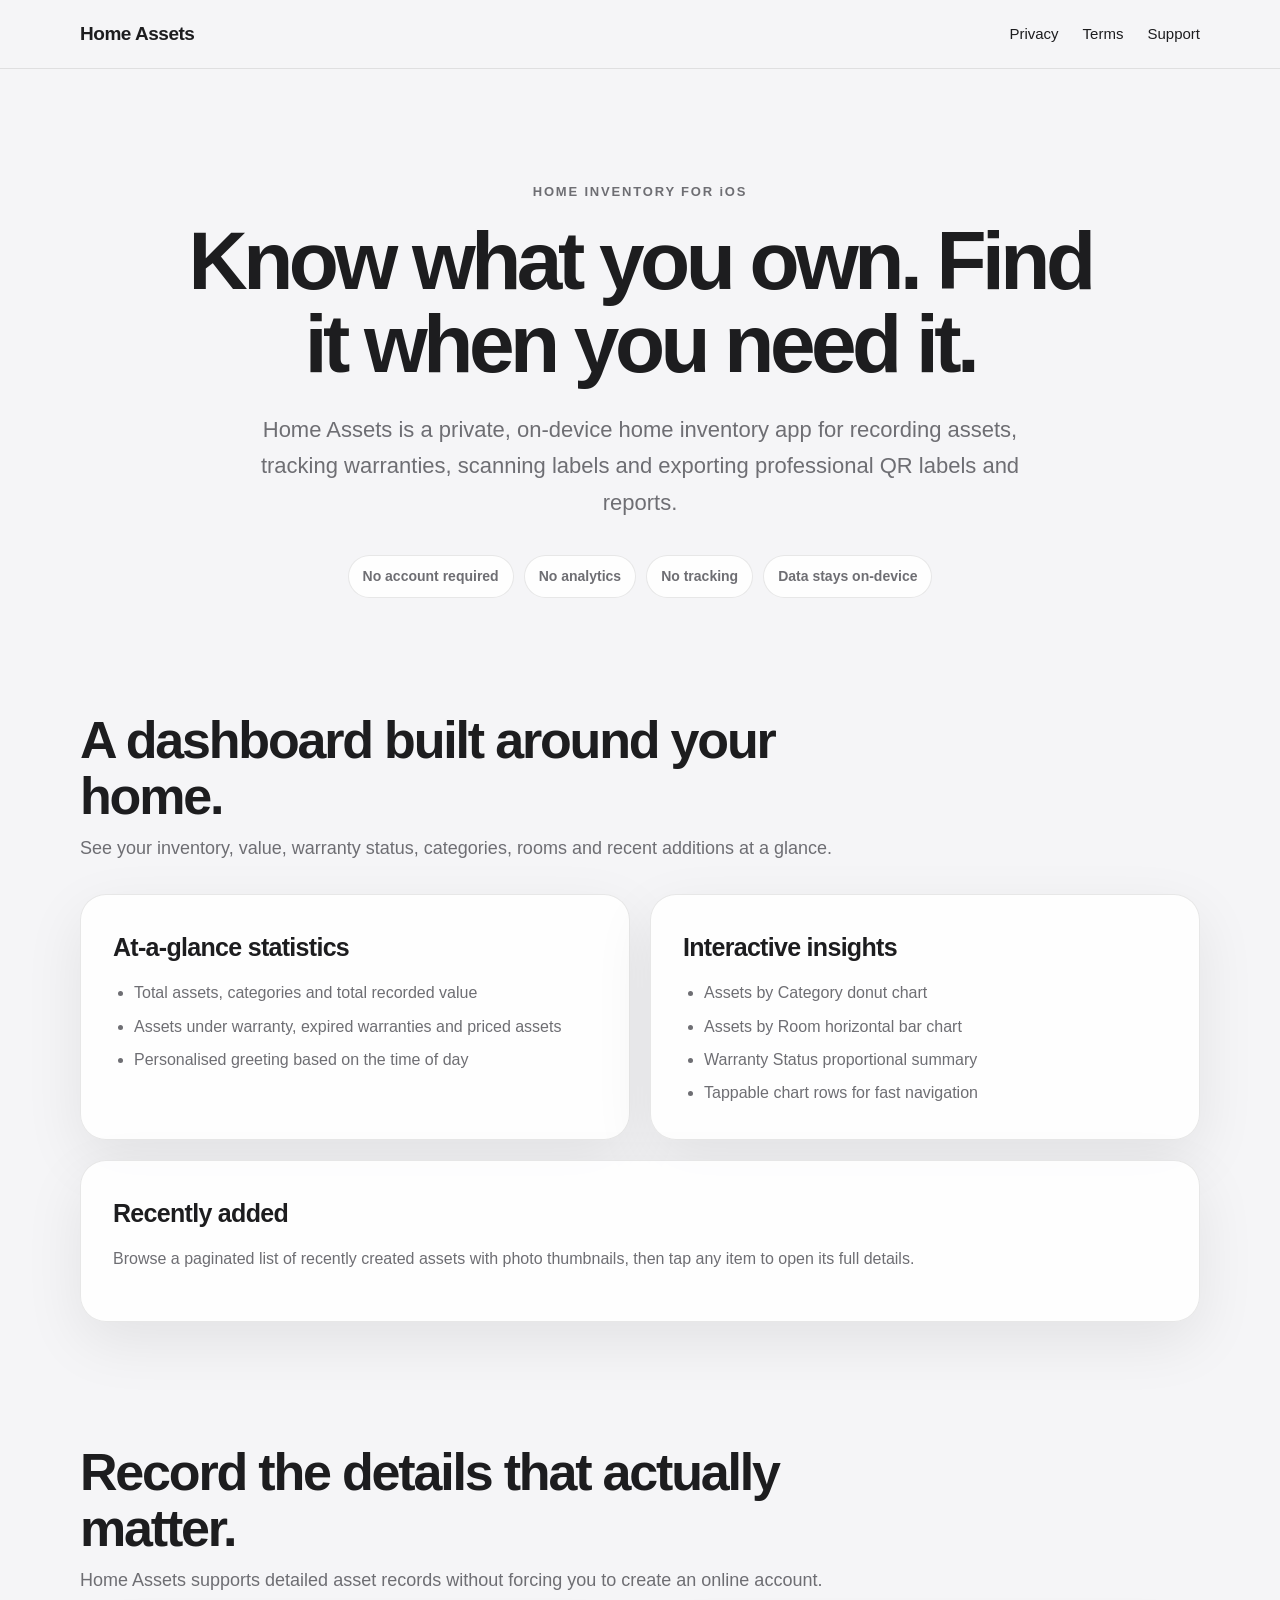
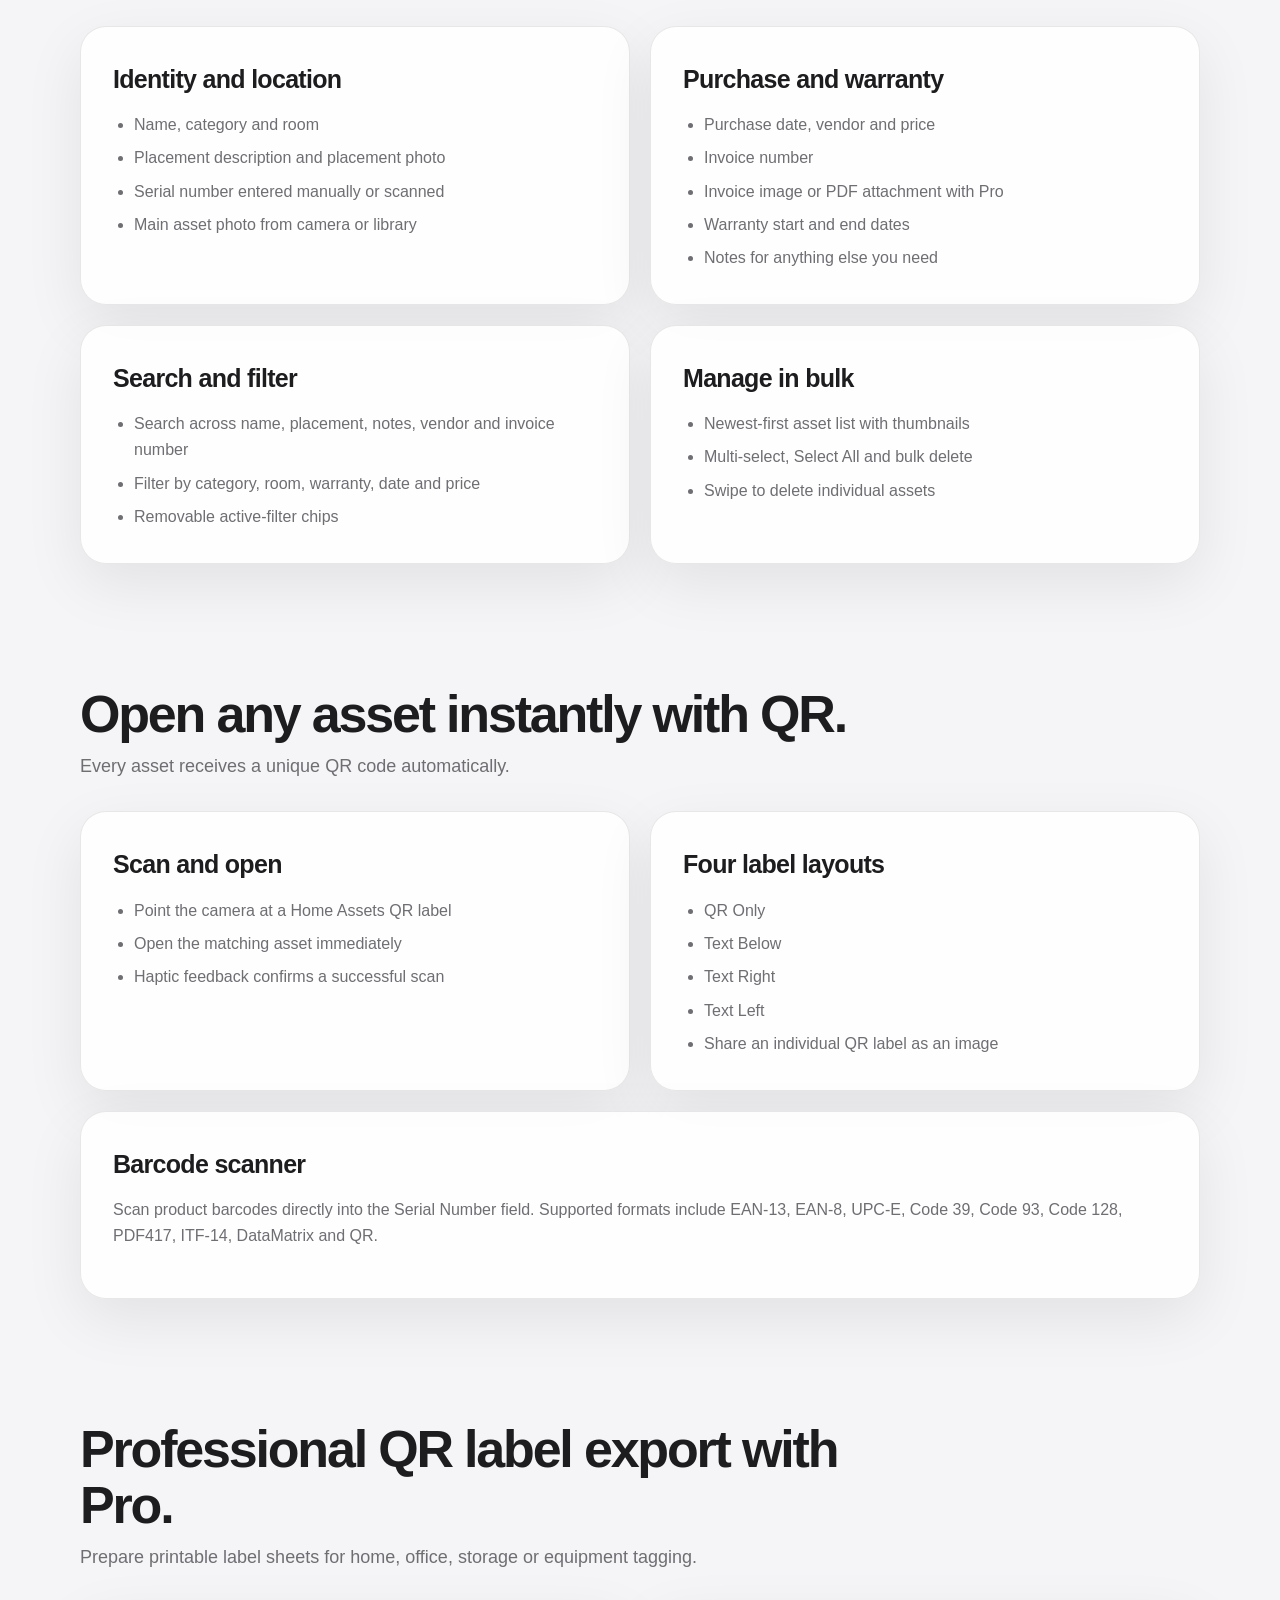
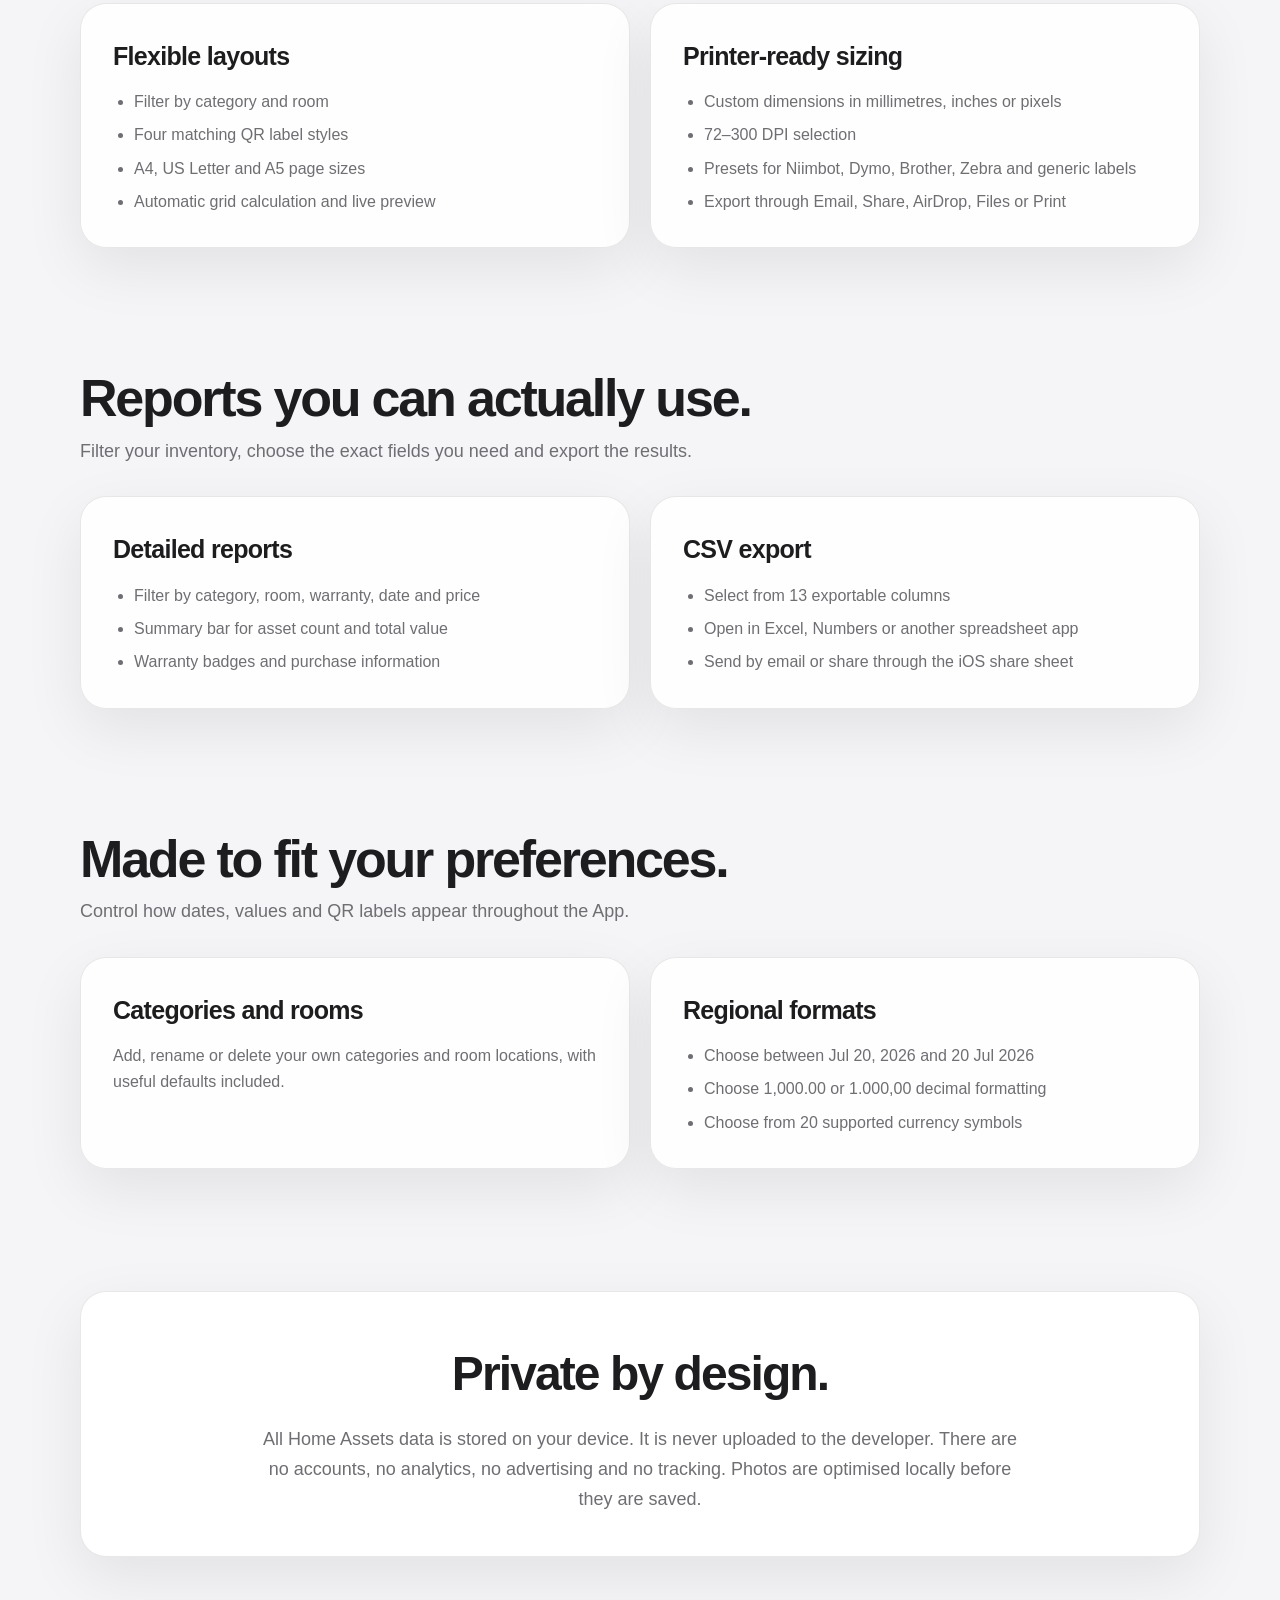
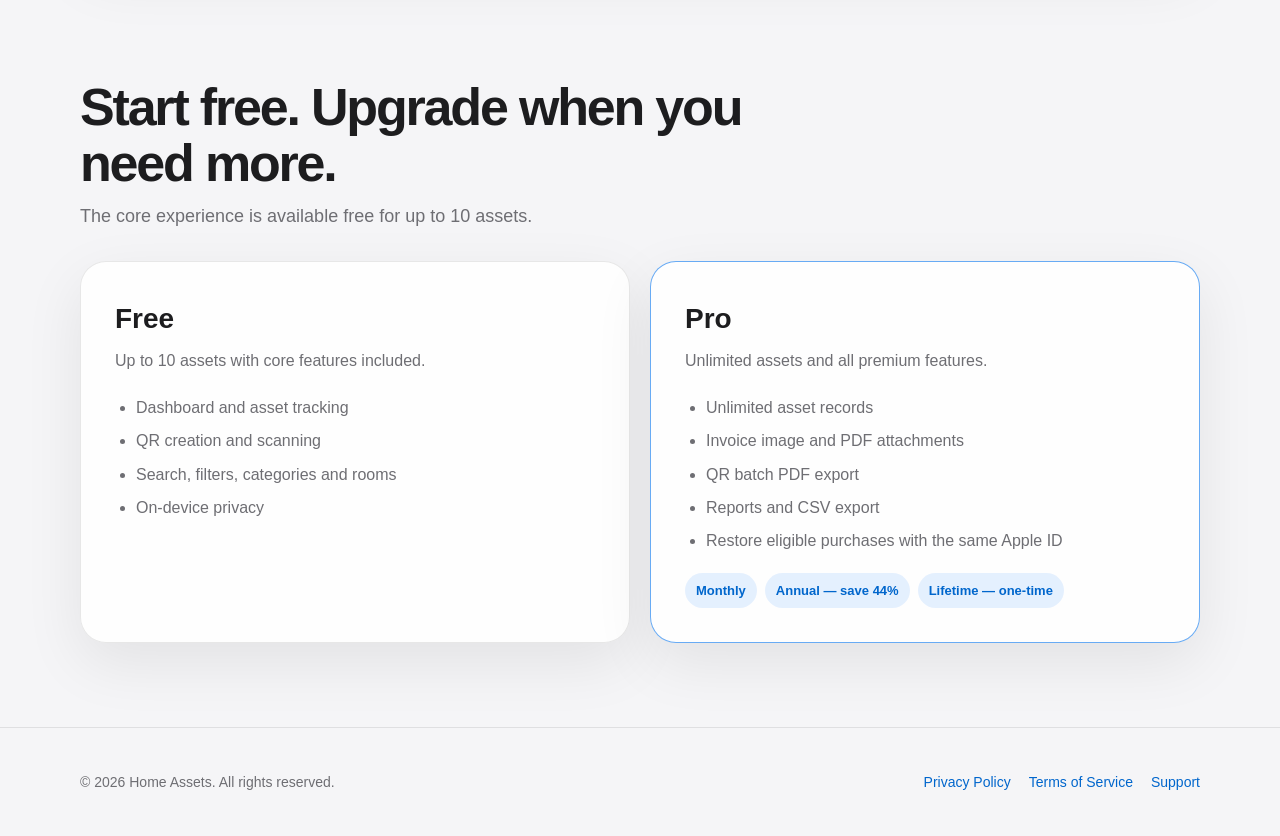
==== index.html @ 486c8ee9 "Add files via upload" ====
<!DOCTYPE html>
<html lang="en">
<head>
  <meta charset="UTF-8">
  <meta name="viewport" content="width=device-width, initial-scale=1.0">
  <meta name="description" content="Home Assets is a private, on-device iOS home inventory, QR label and asset reporting app.">
  <meta name="theme-color" content="#000000">
  <title>Home Assets — Private Home Inventory for iOS</title>
  <link rel="stylesheet" href="style.css">
</head>
<body>
<header>
  <nav class="container" aria-label="Main navigation">
    <a class="brand" href="index.html">Home Assets</a>
    <div class="nav-links">
      <a href="privacy.html">Privacy</a>
      <a href="terms.html">Terms</a>
      <a href="support.html">Support</a>
    </div>
  </nav>
</header>
<main>
  <section class="container hero">
    <p class="eyebrow">HOME INVENTORY FOR iOS</p>
    <h1>Know what you own. Find it when you need it.</h1>
    <p class="intro">
      Home Assets is a private, on-device home inventory app for recording assets,
      tracking warranties, scanning labels and exporting professional QR labels and reports.
    </p>
    <div class="pills">
      <span class="pill">No account required</span>
      <span class="pill">No analytics</span>
      <span class="pill">No tracking</span>
      <span class="pill">Data stays on-device</span>
    </div>
  </section>

  <section class="container section">
    <div class="section-heading">
      <h2>A dashboard built around your home.</h2>
      <p>See your inventory, value, warranty status, categories, rooms and recent additions at a glance.</p>
    </div>
    <div class="feature-grid">
      <article class="feature-card">
        <h3>At-a-glance statistics</h3>
        <ul>
          <li>Total assets, categories and total recorded value</li>
          <li>Assets under warranty, expired warranties and priced assets</li>
          <li>Personalised greeting based on the time of day</li>
        </ul>
      </article>
      <article class="feature-card">
        <h3>Interactive insights</h3>
        <ul>
          <li>Assets by Category donut chart</li>
          <li>Assets by Room horizontal bar chart</li>
          <li>Warranty Status proportional summary</li>
          <li>Tappable chart rows for fast navigation</li>
        </ul>
      </article>
      <article class="feature-card wide">
        <h3>Recently added</h3>
        <p>
          Browse a paginated list of recently created assets with photo thumbnails,
          then tap any item to open its full details.
        </p>
      </article>
    </div>
  </section>

  <section class="container section">
    <div class="section-heading">
      <h2>Record the details that actually matter.</h2>
      <p>Home Assets supports detailed asset records without forcing you to create an online account.</p>
    </div>
    <div class="feature-grid">
      <article class="feature-card">
        <h3>Identity and location</h3>
        <ul>
          <li>Name, category and room</li>
          <li>Placement description and placement photo</li>
          <li>Serial number entered manually or scanned</li>
          <li>Main asset photo from camera or library</li>
        </ul>
      </article>
      <article class="feature-card">
        <h3>Purchase and warranty</h3>
        <ul>
          <li>Purchase date, vendor and price</li>
          <li>Invoice number</li>
          <li>Invoice image or PDF attachment with Pro</li>
          <li>Warranty start and end dates</li>
          <li>Notes for anything else you need</li>
        </ul>
      </article>
      <article class="feature-card">
        <h3>Search and filter</h3>
        <ul>
          <li>Search across name, placement, notes, vendor and invoice number</li>
          <li>Filter by category, room, warranty, date and price</li>
          <li>Removable active-filter chips</li>
        </ul>
      </article>
      <article class="feature-card">
        <h3>Manage in bulk</h3>
        <ul>
          <li>Newest-first asset list with thumbnails</li>
          <li>Multi-select, Select All and bulk delete</li>
          <li>Swipe to delete individual assets</li>
        </ul>
      </article>
    </div>
  </section>

  <section class="container section">
    <div class="section-heading">
      <h2>Open any asset instantly with QR.</h2>
      <p>Every asset receives a unique QR code automatically.</p>
    </div>
    <div class="feature-grid">
      <article class="feature-card">
        <h3>Scan and open</h3>
        <ul>
          <li>Point the camera at a Home Assets QR label</li>
          <li>Open the matching asset immediately</li>
          <li>Haptic feedback confirms a successful scan</li>
        </ul>
      </article>
      <article class="feature-card">
        <h3>Four label layouts</h3>
        <ul>
          <li>QR Only</li>
          <li>Text Below</li>
          <li>Text Right</li>
          <li>Text Left</li>
          <li>Share an individual QR label as an image</li>
        </ul>
      </article>
      <article class="feature-card wide">
        <h3>Barcode scanner</h3>
        <p>
          Scan product barcodes directly into the Serial Number field. Supported formats
          include EAN-13, EAN-8, UPC-E, Code 39, Code 93, Code 128, PDF417, ITF-14,
          DataMatrix and QR.
        </p>
      </article>
    </div>
  </section>

  <section class="container section">
    <div class="section-heading">
      <h2>Professional QR label export with Pro.</h2>
      <p>Prepare printable label sheets for home, office, storage or equipment tagging.</p>
    </div>
    <div class="feature-grid">
      <article class="feature-card">
        <h3>Flexible layouts</h3>
        <ul>
          <li>Filter by category and room</li>
          <li>Four matching QR label styles</li>
          <li>A4, US Letter and A5 page sizes</li>
          <li>Automatic grid calculation and live preview</li>
        </ul>
      </article>
      <article class="feature-card">
        <h3>Printer-ready sizing</h3>
        <ul>
          <li>Custom dimensions in millimetres, inches or pixels</li>
          <li>72–300 DPI selection</li>
          <li>Presets for Niimbot, Dymo, Brother, Zebra and generic labels</li>
          <li>Export through Email, Share, AirDrop, Files or Print</li>
        </ul>
      </article>
    </div>
  </section>

  <section class="container section">
    <div class="section-heading">
      <h2>Reports you can actually use.</h2>
      <p>Filter your inventory, choose the exact fields you need and export the results.</p>
    </div>
    <div class="feature-grid">
      <article class="feature-card">
        <h3>Detailed reports</h3>
        <ul>
          <li>Filter by category, room, warranty, date and price</li>
          <li>Summary bar for asset count and total value</li>
          <li>Warranty badges and purchase information</li>
        </ul>
      </article>
      <article class="feature-card">
        <h3>CSV export</h3>
        <ul>
          <li>Select from 13 exportable columns</li>
          <li>Open in Excel, Numbers or another spreadsheet app</li>
          <li>Send by email or share through the iOS share sheet</li>
        </ul>
      </article>
    </div>
  </section>

  <section class="container section">
    <div class="section-heading">
      <h2>Made to fit your preferences.</h2>
      <p>Control how dates, values and QR labels appear throughout the App.</p>
    </div>
    <div class="feature-grid">
      <article class="feature-card">
        <h3>Categories and rooms</h3>
        <p>Add, rename or delete your own categories and room locations, with useful defaults included.</p>
      </article>
      <article class="feature-card">
        <h3>Regional formats</h3>
        <ul>
          <li>Choose between Jul 20, 2026 and 20 Jul 2026</li>
          <li>Choose 1,000.00 or 1.000,00 decimal formatting</li>
          <li>Choose from 20 supported currency symbols</li>
        </ul>
      </article>
    </div>
  </section>

  <section class="container section">
    <div class="privacy-banner">
      <h2>Private by design.</h2>
      <p>
        All Home Assets data is stored on your device. It is never uploaded to the
        developer. There are no accounts, no analytics, no advertising and no tracking.
        Photos are optimised locally before they are saved.
      </p>
    </div>
  </section>

  <section class="container section">
    <div class="section-heading">
      <h2>Start free. Upgrade when you need more.</h2>
      <p>The core experience is available free for up to 10 assets.</p>
    </div>
    <div class="plan-grid">
      <article class="plan-card">
        <h3>Free</h3>
        <p class="subtitle">Up to 10 assets with core features included.</p>
        <ul>
          <li>Dashboard and asset tracking</li>
          <li>QR creation and scanning</li>
          <li>Search, filters, categories and rooms</li>
          <li>On-device privacy</li>
        </ul>
      </article>
      <article class="plan-card pro">
        <h3>Pro</h3>
        <p class="subtitle">Unlimited assets and all premium features.</p>
        <ul>
          <li>Unlimited asset records</li>
          <li>Invoice image and PDF attachments</li>
          <li>QR batch PDF export</li>
          <li>Reports and CSV export</li>
          <li>Restore eligible purchases with the same Apple ID</li>
        </ul>
        <div class="plan-options">
          <span>Monthly</span>
          <span>Annual — save 44%</span>
          <span>Lifetime — one-time</span>
        </div>
      </article>
    </div>
  </section>
</main>
<footer>
  <div class="container footer-content">
    <p>© 2026 Home Assets. All rights reserved.</p>
    <div class="footer-links">
      <a href="privacy.html">Privacy Policy</a>
      <a href="terms.html">Terms of Service</a>
      <a href="support.html">Support</a>
    </div>
  </div>
</footer>
</body>
</html>
---- style.css ----
:root {
  color-scheme: light dark;
  --bg: #f5f5f7;
  --surface: rgba(255, 255, 255, 0.88);
  --surface-solid: #ffffff;
  --text: #1d1d1f;
  --muted: #6e6e73;
  --border: rgba(0, 0, 0, 0.09);
  --link: #0066cc;
  --accent: #007aff;
  --shadow: 0 20px 60px rgba(0, 0, 0, 0.08);
  --radius: 26px;
}

* { box-sizing: border-box; }

html { scroll-behavior: smooth; }

body {
  margin: 0;
  min-height: 100vh;
  font-family: -apple-system, BlinkMacSystemFont, "SF Pro Text", "Segoe UI",
    Helvetica, Arial, sans-serif;
  background: var(--bg);
  color: var(--text);
  line-height: 1.65;
  -webkit-font-smoothing: antialiased;
}

a { color: var(--link); }

.container {
  width: min(100% - 40px, 1120px);
  margin-inline: auto;
}

header {
  position: sticky;
  top: 0;
  z-index: 100;
  background: rgba(245, 245, 247, 0.84);
  border-bottom: 1px solid var(--border);
  backdrop-filter: saturate(180%) blur(20px);
  -webkit-backdrop-filter: saturate(180%) blur(20px);
}

nav {
  min-height: 68px;
  display: flex;
  align-items: center;
  justify-content: space-between;
  gap: 22px;
}

.brand {
  color: var(--text);
  font-size: 19px;
  font-weight: 760;
  letter-spacing: -0.025em;
  text-decoration: none;
}

.nav-links {
  display: flex;
  align-items: center;
  gap: 24px;
}

.nav-links a {
  color: var(--text);
  font-size: 15px;
  text-decoration: none;
}

.nav-links a:hover,
.nav-links a[aria-current="page"] {
  color: var(--link);
}

.hero {
  padding: 112px 0 76px;
  text-align: center;
}

.eyebrow {
  margin: 0;
  color: var(--muted);
  font-size: 13px;
  font-weight: 760;
  letter-spacing: 0.14em;
}

.hero h1 {
  max-width: 940px;
  margin: 18px auto;
  font-size: clamp(48px, 7.8vw, 82px);
  line-height: 1.01;
  letter-spacing: -0.055em;
}

.intro {
  max-width: 820px;
  margin: 26px auto 0;
  color: var(--muted);
  font-size: clamp(18px, 2.4vw, 22px);
}

.pills {
  margin-top: 34px;
  display: flex;
  justify-content: center;
  flex-wrap: wrap;
  gap: 10px;
}

.pill {
  padding: 9px 14px;
  border: 1px solid var(--border);
  border-radius: 999px;
  background: var(--surface);
  color: var(--muted);
  font-size: 14px;
  font-weight: 650;
}

.section {
  padding: 38px 0 84px;
}

.section-heading {
  max-width: 780px;
  margin-bottom: 30px;
}

.section-heading h2 {
  margin: 0 0 10px;
  font-size: clamp(34px, 5vw, 52px);
  line-height: 1.08;
  letter-spacing: -0.042em;
}

.section-heading p {
  margin: 0;
  color: var(--muted);
  font-size: 18px;
}

.feature-grid {
  display: grid;
  grid-template-columns: repeat(2, 1fr);
  gap: 20px;
}

.feature-card,
.plan-card,
.privacy-banner,
.legal-page,
.support-card {
  border: 1px solid var(--border);
  background: var(--surface);
  box-shadow: var(--shadow);
}

.feature-card {
  border-radius: var(--radius);
  padding: 32px;
}

.feature-card.wide {
  grid-column: 1 / -1;
}

.feature-card h3 {
  margin: 0 0 12px;
  font-size: 25px;
  letter-spacing: -0.028em;
}

.feature-card p {
  margin: 0 0 16px;
  color: var(--muted);
}

.feature-card ul,
.plan-card ul {
  margin: 0;
  padding-left: 21px;
  color: var(--muted);
}

.feature-card li + li,
.plan-card li + li {
  margin-top: 7px;
}

.privacy-banner {
  border-radius: var(--radius);
  padding: 42px;
  text-align: center;
  background: var(--surface-solid);
}

.privacy-banner h2 {
  margin: 0 0 12px;
  font-size: clamp(32px, 5vw, 48px);
  letter-spacing: -0.04em;
}

.privacy-banner p {
  max-width: 760px;
  margin: 0 auto;
  color: var(--muted);
  font-size: 18px;
}

.plan-grid {
  display: grid;
  grid-template-columns: repeat(2, 1fr);
  gap: 20px;
}

.plan-card {
  border-radius: var(--radius);
  padding: 34px;
}

.plan-card h3 {
  margin: 0 0 6px;
  font-size: 28px;
}

.plan-card .subtitle {
  margin: 0 0 20px;
  color: var(--muted);
}

.plan-card.pro {
  border: 1px solid color-mix(in srgb, var(--accent) 55%, var(--border));
}

.plan-options {
  margin-top: 18px;
  display: flex;
  flex-wrap: wrap;
  gap: 8px;
}

.plan-options span {
  padding: 7px 11px;
  border-radius: 999px;
  background: rgba(0, 122, 255, 0.1);
  color: var(--link);
  font-size: 13px;
  font-weight: 700;
}

.page-wrap {
  padding: 64px 0 88px;
}

.legal-page {
  max-width: 880px;
  margin: 0 auto;
  padding: clamp(28px, 5vw, 56px);
  border-radius: var(--radius);
}

.legal-page h1,
.support-heading h1 {
  margin: 0;
  font-size: clamp(42px, 7vw, 64px);
  line-height: 1.05;
  letter-spacing: -0.048em;
}

.updated {
  margin: 14px 0 42px;
  color: var(--muted);
  font-size: 15px;
}

.legal-page h2 {
  margin: 40px 0 12px;
  font-size: 25px;
  line-height: 1.25;
  letter-spacing: -0.025em;
}

.legal-page p,
.legal-page li {
  color: var(--muted);
}

.legal-page strong { color: var(--text); }

.legal-page ul { padding-left: 24px; }

.legal-page li + li { margin-top: 8px; }

.notice {
  margin: 26px 0;
  padding: 20px 22px;
  border: 1px solid var(--border);
  border-radius: 16px;
  background: var(--surface-solid);
  color: var(--muted);
}

.notice strong { color: var(--text); }

.support-heading {
  max-width: 860px;
  margin: 0 auto 34px;
  text-align: center;
}

.support-heading p {
  max-width: 670px;
  margin: 20px auto 0;
  color: var(--muted);
  font-size: 19px;
}

.support-grid {
  max-width: 860px;
  margin: 0 auto;
  display: grid;
  gap: 18px;
}

.support-card {
  border-radius: 20px;
  padding: 28px;
}

.support-card h2 {
  margin: 0 0 10px;
  font-size: 22px;
}

.support-card p {
  margin: 0;
  color: var(--muted);
}

.email-button {
  display: inline-block;
  margin-top: 18px;
  padding: 12px 18px;
  border-radius: 12px;
  background: var(--accent);
  color: #fff;
  font-weight: 720;
  text-decoration: none;
}

.faq {
  max-width: 860px;
  margin: 44px auto 0;
}

.faq h2 {
  font-size: 31px;
  letter-spacing: -0.03em;
}

details {
  border-top: 1px solid var(--border);
  padding: 20px 2px;
}

details:last-child {
  border-bottom: 1px solid var(--border);
}

summary {
  cursor: pointer;
  font-weight: 720;
  font-size: 17px;
}

details p { color: var(--muted); }

footer { border-top: 1px solid var(--border); }

.footer-content {
  min-height: 108px;
  display: flex;
  align-items: center;
  justify-content: space-between;
  gap: 24px;
  color: var(--muted);
  font-size: 14px;
}

.footer-links {
  display: flex;
  flex-wrap: wrap;
  gap: 18px;
}

.footer-links a { text-decoration: none; }

@media (prefers-color-scheme: dark) {
  :root {
    --bg: #000;
    --surface: rgba(28, 28, 30, 0.91);
    --surface-solid: #1c1c1e;
    --text: #f5f5f7;
    --muted: #a1a1a6;
    --border: rgba(255, 255, 255, 0.13);
    --link: #2997ff;
    --accent: #0a84ff;
    --shadow: none;
  }

  header { background: rgba(0, 0, 0, 0.8); }
}

@media (max-width: 800px) {
  .feature-grid,
  .plan-grid {
    grid-template-columns: 1fr;
  }

  .feature-card.wide {
    grid-column: auto;
  }

  .hero { padding-top: 82px; }

  .nav-links { gap: 14px; }

  .footer-content {
    padding: 30px 0;
    align-items: flex-start;
    flex-direction: column;
  }
}

@media (max-width: 520px) {
  .container { width: min(100% - 28px, 1120px); }
  nav { min-height: 62px; }
  .brand { font-size: 17px; }
  .nav-links { gap: 10px; }
  .nav-links a { font-size: 14px; }
  .hero h1 { font-size: 44px; }
  .feature-card,
  .plan-card,
  .legal-page,
  .support-card,
  .privacy-banner { padding: 24px; }
}
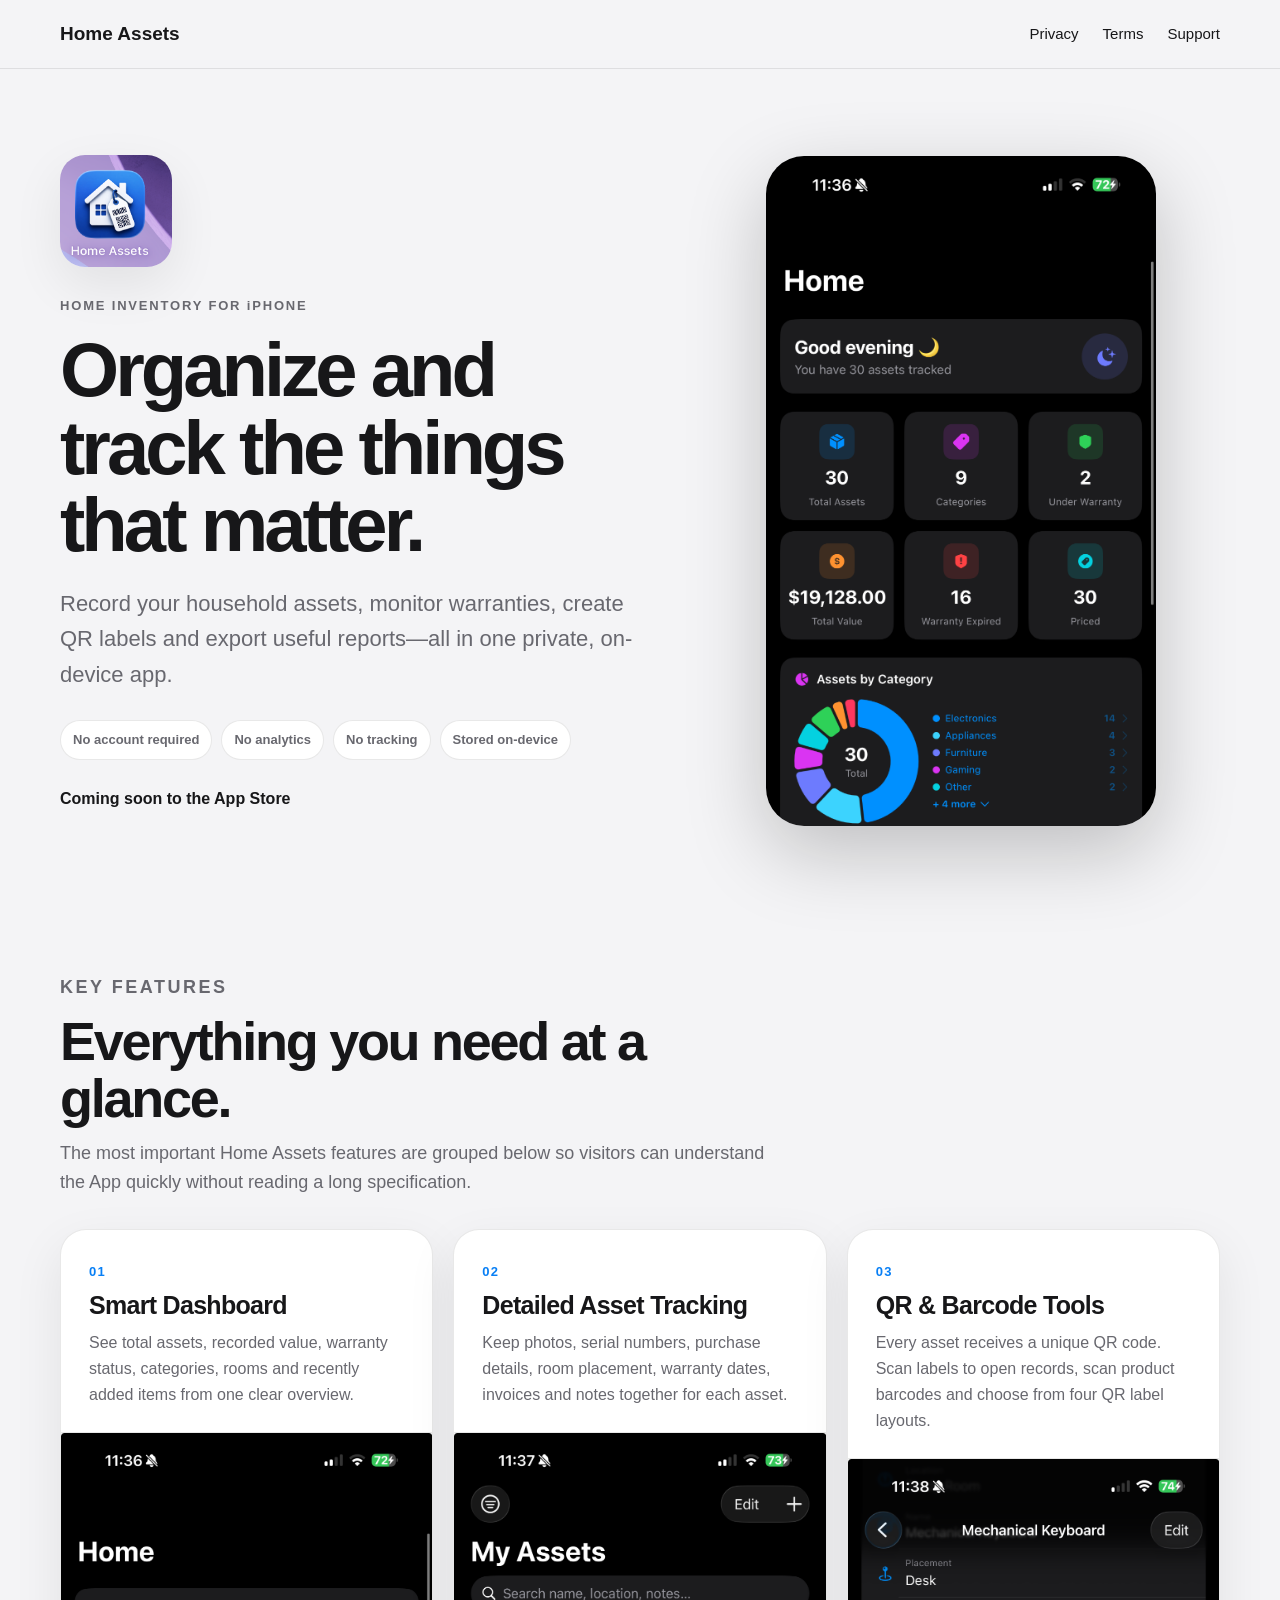
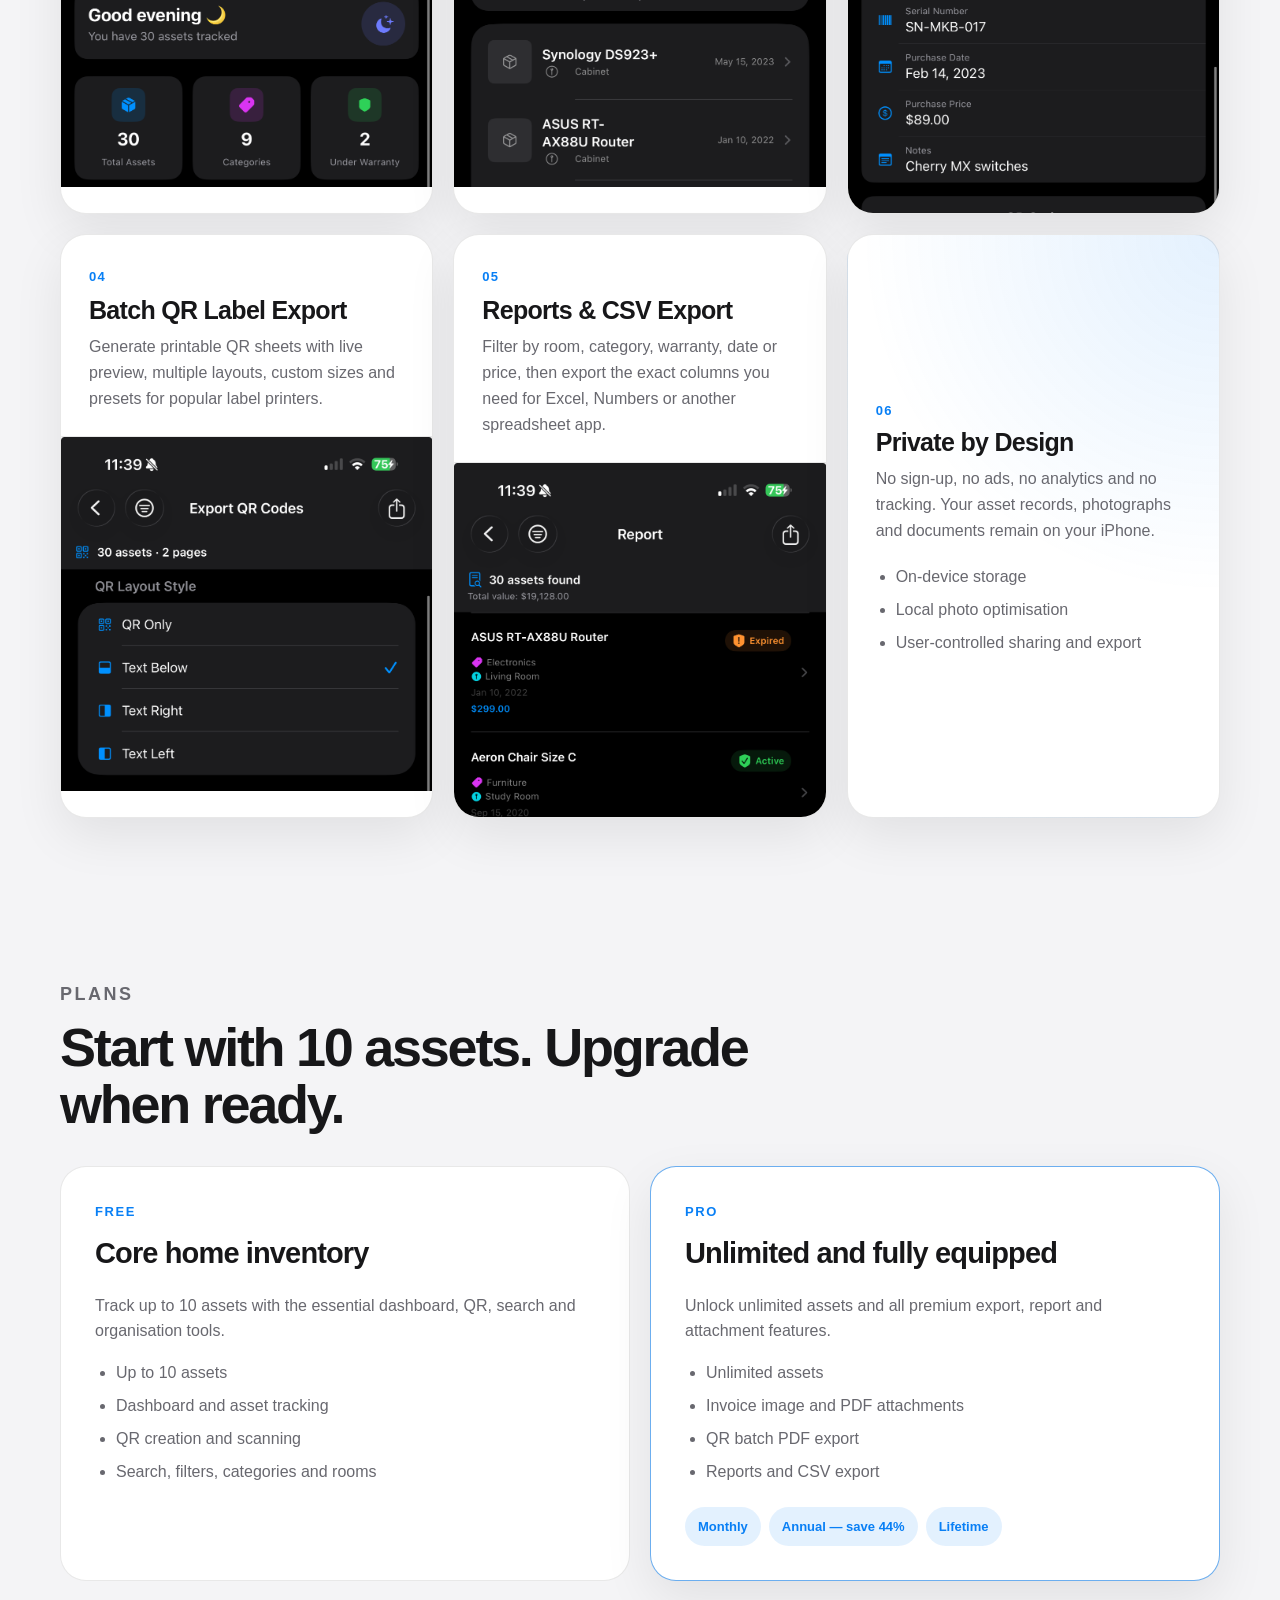
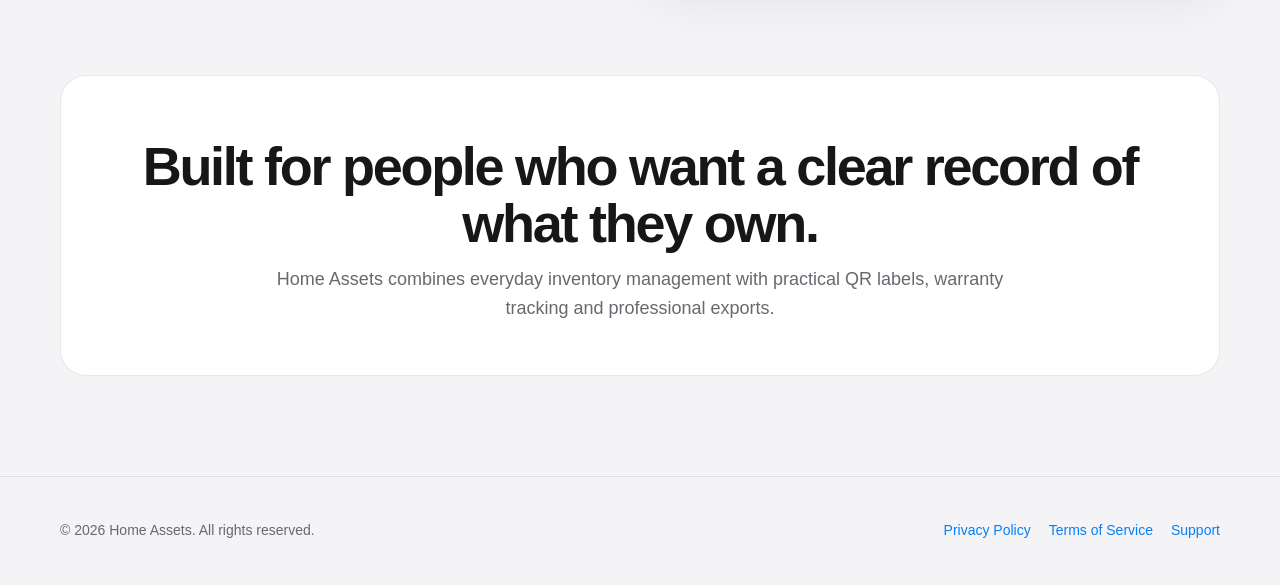
==== commit 19d9a668: "Add files via upload" ====
--- a/index.html
+++ b/index.html
@@ -3,279 +3,191 @@
 <head>
   <meta charset="UTF-8">
   <meta name="viewport" content="width=device-width, initial-scale=1.0">
-  <meta name="description" content="Home Assets is a private, on-device iOS home inventory, QR label and asset reporting app.">
+  <meta name="description" content="Home Assets is a private, on-device iOS app for tracking household assets, warranties, QR labels and reports.">
   <meta name="theme-color" content="#000000">
-  <title>Home Assets — Private Home Inventory for iOS</title>
+  <title>Home Assets — Home Inventory for iPhone</title>
   <link rel="stylesheet" href="style.css">
 </head>
 <body>
-<header>
-  <nav class="container" aria-label="Main navigation">
-    <a class="brand" href="index.html">Home Assets</a>
-    <div class="nav-links">
-      <a href="privacy.html">Privacy</a>
-      <a href="terms.html">Terms</a>
-      <a href="support.html">Support</a>
+  <header>
+    <nav class="container" aria-label="Main navigation">
+      <a class="brand" href="index.html">Home Assets</a>
+      <div class="nav-links">
+        <a href="privacy.html">Privacy</a>
+        <a href="terms.html">Terms</a>
+        <a href="support.html">Support</a>
+      </div>
+    </nav>
+  </header>
+
+  <main>
+    <section class="container hero">
+      <div class="hero-copy">
+        <img class="app-icon" src="assets/app-icon.png" alt="Home Assets app icon">
+        <p class="eyebrow">HOME INVENTORY FOR iPHONE</p>
+        <h1>Organize and track the things that matter.</h1>
+        <p class="intro">
+          Record your household assets, monitor warranties, create QR labels
+          and export useful reports—all in one private, on-device app.
+        </p>
+        <div class="trust-row" aria-label="Privacy highlights">
+          <span>No account required</span>
+          <span>No analytics</span>
+          <span>No tracking</span>
+          <span>Stored on-device</span>
+        </div>
+        <p class="availability">Coming soon to the App Store</p>
+      </div>
+      <div class="hero-visual">
+        <img src="assets/dashboard.png" alt="Home Assets dashboard showing asset totals, values and category charts">
+      </div>
+    </section>
+
+    <section class="container section">
+      <div class="section-heading compact">
+        <p class="eyebrow">KEY FEATURES</p>
+        <h2>Everything you need at a glance.</h2>
+        <p>
+          The most important Home Assets features are grouped below so visitors
+          can understand the App quickly without reading a long specification.
+        </p>
+      </div>
+
+      <div class="feature-grid">
+        <article class="feature-card">
+          <div class="feature-copy">
+            <span class="feature-number">01</span>
+            <h3>Smart Dashboard</h3>
+            <p>
+              See total assets, recorded value, warranty status, categories,
+              rooms and recently added items from one clear overview.
+            </p>
+          </div>
+          <img src="assets/dashboard.png" alt="Dashboard overview in Home Assets">
+        </article>
+
+        <article class="feature-card">
+          <div class="feature-copy">
+            <span class="feature-number">02</span>
+            <h3>Detailed Asset Tracking</h3>
+            <p>
+              Keep photos, serial numbers, purchase details, room placement,
+              warranty dates, invoices and notes together for each asset.
+            </p>
+          </div>
+          <img src="assets/asset-list.png" alt="My Assets list in Home Assets">
+        </article>
+
+        <article class="feature-card">
+          <div class="feature-copy">
+            <span class="feature-number">03</span>
+            <h3>QR & Barcode Tools</h3>
+            <p>
+              Every asset receives a unique QR code. Scan labels to open records,
+              scan product barcodes and choose from four QR label layouts.
+            </p>
+          </div>
+          <img src="assets/asset-qr.png" alt="Asset details and QR code layout in Home Assets">
+        </article>
+
+        <article class="feature-card">
+          <div class="feature-copy">
+            <span class="feature-number">04</span>
+            <h3>Batch QR Label Export</h3>
+            <p>
+              Generate printable QR sheets with live preview, multiple layouts,
+              custom sizes and presets for popular label printers.
+            </p>
+          </div>
+          <img src="assets/qr-export.png" alt="QR batch export options and preview">
+        </article>
+
+        <article class="feature-card">
+          <div class="feature-copy">
+            <span class="feature-number">05</span>
+            <h3>Reports & CSV Export</h3>
+            <p>
+              Filter by room, category, warranty, date or price, then export the
+              exact columns you need for Excel, Numbers or another spreadsheet app.
+            </p>
+          </div>
+          <img src="assets/reports.png" alt="Asset report showing value and warranty status">
+        </article>
+
+        <article class="feature-card privacy-card">
+          <div class="feature-copy">
+            <span class="feature-number">06</span>
+            <h3>Private by Design</h3>
+            <p>
+              No sign-up, no ads, no analytics and no tracking. Your asset records,
+              photographs and documents remain on your iPhone.
+            </p>
+            <ul>
+              <li>On-device storage</li>
+              <li>Local photo optimisation</li>
+              <li>User-controlled sharing and export</li>
+            </ul>
+          </div>
+        </article>
+      </div>
+    </section>
+
+    <section class="container section plans-section">
+      <div class="section-heading compact">
+        <p class="eyebrow">PLANS</p>
+        <h2>Start with 10 assets. Upgrade when ready.</h2>
+      </div>
+
+      <div class="plans">
+        <article class="plan-card">
+          <p class="plan-label">FREE</p>
+          <h3>Core home inventory</h3>
+          <p>Track up to 10 assets with the essential dashboard, QR, search and organisation tools.</p>
+          <ul>
+            <li>Up to 10 assets</li>
+            <li>Dashboard and asset tracking</li>
+            <li>QR creation and scanning</li>
+            <li>Search, filters, categories and rooms</li>
+          </ul>
+        </article>
+
+        <article class="plan-card featured">
+          <p class="plan-label">PRO</p>
+          <h3>Unlimited and fully equipped</h3>
+          <p>Unlock unlimited assets and all premium export, report and attachment features.</p>
+          <ul>
+            <li>Unlimited assets</li>
+            <li>Invoice image and PDF attachments</li>
+            <li>QR batch PDF export</li>
+            <li>Reports and CSV export</li>
+          </ul>
+          <div class="purchase-options">
+            <span>Monthly</span>
+            <span>Annual — save 44%</span>
+            <span>Lifetime</span>
+          </div>
+        </article>
+      </div>
+    </section>
+
+    <section class="container closing">
+      <h2>Built for people who want a clear record of what they own.</h2>
+      <p>
+        Home Assets combines everyday inventory management with practical QR labels,
+        warranty tracking and professional exports.
+      </p>
+    </section>
+  </main>
+
+  <footer>
+    <div class="container footer-content">
+      <p>© 2026 Home Assets. All rights reserved.</p>
+      <div class="footer-links">
+        <a href="privacy.html">Privacy Policy</a>
+        <a href="terms.html">Terms of Service</a>
+        <a href="support.html">Support</a>
+      </div>
     </div>
-  </nav>
-</header>
-<main>
-  <section class="container hero">
-    <p class="eyebrow">HOME INVENTORY FOR iOS</p>
-    <h1>Know what you own. Find it when you need it.</h1>
-    <p class="intro">
-      Home Assets is a private, on-device home inventory app for recording assets,
-      tracking warranties, scanning labels and exporting professional QR labels and reports.
-    </p>
-    <div class="pills">
-      <span class="pill">No account required</span>
-      <span class="pill">No analytics</span>
-      <span class="pill">No tracking</span>
-      <span class="pill">Data stays on-device</span>
-    </div>
-  </section>
-
-  <section class="container section">
-    <div class="section-heading">
-      <h2>A dashboard built around your home.</h2>
-      <p>See your inventory, value, warranty status, categories, rooms and recent additions at a glance.</p>
-    </div>
-    <div class="feature-grid">
-      <article class="feature-card">
-        <h3>At-a-glance statistics</h3>
-        <ul>
-          <li>Total assets, categories and total recorded value</li>
-          <li>Assets under warranty, expired warranties and priced assets</li>
-          <li>Personalised greeting based on the time of day</li>
-        </ul>
-      </article>
-      <article class="feature-card">
-        <h3>Interactive insights</h3>
-        <ul>
-          <li>Assets by Category donut chart</li>
-          <li>Assets by Room horizontal bar chart</li>
-          <li>Warranty Status proportional summary</li>
-          <li>Tappable chart rows for fast navigation</li>
-        </ul>
-      </article>
-      <article class="feature-card wide">
-        <h3>Recently added</h3>
-        <p>
-          Browse a paginated list of recently created assets with photo thumbnails,
-          then tap any item to open its full details.
-        </p>
-      </article>
-    </div>
-  </section>
-
-  <section class="container section">
-    <div class="section-heading">
-      <h2>Record the details that actually matter.</h2>
-      <p>Home Assets supports detailed asset records without forcing you to create an online account.</p>
-    </div>
-    <div class="feature-grid">
-      <article class="feature-card">
-        <h3>Identity and location</h3>
-        <ul>
-          <li>Name, category and room</li>
-          <li>Placement description and placement photo</li>
-          <li>Serial number entered manually or scanned</li>
-          <li>Main asset photo from camera or library</li>
-        </ul>
-      </article>
-      <article class="feature-card">
-        <h3>Purchase and warranty</h3>
-        <ul>
-          <li>Purchase date, vendor and price</li>
-          <li>Invoice number</li>
-          <li>Invoice image or PDF attachment with Pro</li>
-          <li>Warranty start and end dates</li>
-          <li>Notes for anything else you need</li>
-        </ul>
-      </article>
-      <article class="feature-card">
-        <h3>Search and filter</h3>
-        <ul>
-          <li>Search across name, placement, notes, vendor and invoice number</li>
-          <li>Filter by category, room, warranty, date and price</li>
-          <li>Removable active-filter chips</li>
-        </ul>
-      </article>
-      <article class="feature-card">
-        <h3>Manage in bulk</h3>
-        <ul>
-          <li>Newest-first asset list with thumbnails</li>
-          <li>Multi-select, Select All and bulk delete</li>
-          <li>Swipe to delete individual assets</li>
-        </ul>
-      </article>
-    </div>
-  </section>
-
-  <section class="container section">
-    <div class="section-heading">
-      <h2>Open any asset instantly with QR.</h2>
-      <p>Every asset receives a unique QR code automatically.</p>
-    </div>
-    <div class="feature-grid">
-      <article class="feature-card">
-        <h3>Scan and open</h3>
-        <ul>
-          <li>Point the camera at a Home Assets QR label</li>
-          <li>Open the matching asset immediately</li>
-          <li>Haptic feedback confirms a successful scan</li>
-        </ul>
-      </article>
-      <article class="feature-card">
-        <h3>Four label layouts</h3>
-        <ul>
-          <li>QR Only</li>
-          <li>Text Below</li>
-          <li>Text Right</li>
-          <li>Text Left</li>
-          <li>Share an individual QR label as an image</li>
-        </ul>
-      </article>
-      <article class="feature-card wide">
-        <h3>Barcode scanner</h3>
-        <p>
-          Scan product barcodes directly into the Serial Number field. Supported formats
-          include EAN-13, EAN-8, UPC-E, Code 39, Code 93, Code 128, PDF417, ITF-14,
-          DataMatrix and QR.
-        </p>
-      </article>
-    </div>
-  </section>
-
-  <section class="container section">
-    <div class="section-heading">
-      <h2>Professional QR label export with Pro.</h2>
-      <p>Prepare printable label sheets for home, office, storage or equipment tagging.</p>
-    </div>
-    <div class="feature-grid">
-      <article class="feature-card">
-        <h3>Flexible layouts</h3>
-        <ul>
-          <li>Filter by category and room</li>
-          <li>Four matching QR label styles</li>
-          <li>A4, US Letter and A5 page sizes</li>
-          <li>Automatic grid calculation and live preview</li>
-        </ul>
-      </article>
-      <article class="feature-card">
-        <h3>Printer-ready sizing</h3>
-        <ul>
-          <li>Custom dimensions in millimetres, inches or pixels</li>
-          <li>72–300 DPI selection</li>
-          <li>Presets for Niimbot, Dymo, Brother, Zebra and generic labels</li>
-          <li>Export through Email, Share, AirDrop, Files or Print</li>
-        </ul>
-      </article>
-    </div>
-  </section>
-
-  <section class="container section">
-    <div class="section-heading">
-      <h2>Reports you can actually use.</h2>
-      <p>Filter your inventory, choose the exact fields you need and export the results.</p>
-    </div>
-    <div class="feature-grid">
-      <article class="feature-card">
-        <h3>Detailed reports</h3>
-        <ul>
-          <li>Filter by category, room, warranty, date and price</li>
-          <li>Summary bar for asset count and total value</li>
-          <li>Warranty badges and purchase information</li>
-        </ul>
-      </article>
-      <article class="feature-card">
-        <h3>CSV export</h3>
-        <ul>
-          <li>Select from 13 exportable columns</li>
-          <li>Open in Excel, Numbers or another spreadsheet app</li>
-          <li>Send by email or share through the iOS share sheet</li>
-        </ul>
-      </article>
-    </div>
-  </section>
-
-  <section class="container section">
-    <div class="section-heading">
-      <h2>Made to fit your preferences.</h2>
-      <p>Control how dates, values and QR labels appear throughout the App.</p>
-    </div>
-    <div class="feature-grid">
-      <article class="feature-card">
-        <h3>Categories and rooms</h3>
-        <p>Add, rename or delete your own categories and room locations, with useful defaults included.</p>
-      </article>
-      <article class="feature-card">
-        <h3>Regional formats</h3>
-        <ul>
-          <li>Choose between Jul 20, 2026 and 20 Jul 2026</li>
-          <li>Choose 1,000.00 or 1.000,00 decimal formatting</li>
-          <li>Choose from 20 supported currency symbols</li>
-        </ul>
-      </article>
-    </div>
-  </section>
-
-  <section class="container section">
-    <div class="privacy-banner">
-      <h2>Private by design.</h2>
-      <p>
-        All Home Assets data is stored on your device. It is never uploaded to the
-        developer. There are no accounts, no analytics, no advertising and no tracking.
-        Photos are optimised locally before they are saved.
-      </p>
-    </div>
-  </section>
-
-  <section class="container section">
-    <div class="section-heading">
-      <h2>Start free. Upgrade when you need more.</h2>
-      <p>The core experience is available free for up to 10 assets.</p>
-    </div>
-    <div class="plan-grid">
-      <article class="plan-card">
-        <h3>Free</h3>
-        <p class="subtitle">Up to 10 assets with core features included.</p>
-        <ul>
-          <li>Dashboard and asset tracking</li>
-          <li>QR creation and scanning</li>
-          <li>Search, filters, categories and rooms</li>
-          <li>On-device privacy</li>
-        </ul>
-      </article>
-      <article class="plan-card pro">
-        <h3>Pro</h3>
-        <p class="subtitle">Unlimited assets and all premium features.</p>
-        <ul>
-          <li>Unlimited asset records</li>
-          <li>Invoice image and PDF attachments</li>
-          <li>QR batch PDF export</li>
-          <li>Reports and CSV export</li>
-          <li>Restore eligible purchases with the same Apple ID</li>
-        </ul>
-        <div class="plan-options">
-          <span>Monthly</span>
-          <span>Annual — save 44%</span>
-          <span>Lifetime — one-time</span>
-        </div>
-      </article>
-    </div>
-  </section>
-</main>
-<footer>
-  <div class="container footer-content">
-    <p>© 2026 Home Assets. All rights reserved.</p>
-    <div class="footer-links">
-      <a href="privacy.html">Privacy Policy</a>
-      <a href="terms.html">Terms of Service</a>
-      <a href="support.html">Support</a>
-    </div>
-  </div>
-</footer>
+  </footer>
 </body>
 </html>
-
--- a/style.css
+++ b/style.css
@@ -1,14 +1,15 @@
+
 :root {
   color-scheme: light dark;
-  --bg: #f5f5f7;
-  --surface: rgba(255, 255, 255, 0.88);
-  --surface-solid: #ffffff;
-  --text: #1d1d1f;
-  --muted: #6e6e73;
+  --bg: #f4f4f6;
+  --surface: #ffffff;
+  --surface-alt: #ededf0;
+  --text: #171719;
+  --muted: #68686f;
   --border: rgba(0, 0, 0, 0.09);
-  --link: #0066cc;
-  --accent: #007aff;
-  --shadow: 0 20px 60px rgba(0, 0, 0, 0.08);
+  --accent: #087ff5;
+  --accent-soft: rgba(8, 127, 245, 0.11);
+  --shadow: 0 18px 50px rgba(0, 0, 0, 0.08);
   --radius: 26px;
 }
 
@@ -18,19 +19,19 @@
 
 body {
   margin: 0;
-  min-height: 100vh;
-  font-family: -apple-system, BlinkMacSystemFont, "SF Pro Text", "Segoe UI",
-    Helvetica, Arial, sans-serif;
+  font-family: -apple-system, BlinkMacSystemFont, "Segoe UI", Helvetica, Arial, sans-serif;
   background: var(--bg);
   color: var(--text);
-  line-height: 1.65;
+  line-height: 1.62;
   -webkit-font-smoothing: antialiased;
 }
 
-a { color: var(--link); }
+img { display: block; max-width: 100%; }
+
+a { color: var(--accent); }
 
 .container {
-  width: min(100% - 40px, 1120px);
+  width: min(100% - 40px, 1160px);
   margin-inline: auto;
 }
 
@@ -38,10 +39,10 @@
   position: sticky;
   top: 0;
   z-index: 100;
-  background: rgba(245, 245, 247, 0.84);
   border-bottom: 1px solid var(--border);
-  backdrop-filter: saturate(180%) blur(20px);
-  -webkit-backdrop-filter: saturate(180%) blur(20px);
+  background: color-mix(in srgb, var(--bg) 88%, transparent);
+  backdrop-filter: blur(18px);
+  -webkit-backdrop-filter: blur(18px);
 }
 
 nav {
@@ -49,20 +50,18 @@
   display: flex;
   align-items: center;
   justify-content: space-between;
-  gap: 22px;
+  gap: 24px;
 }
 
 .brand {
   color: var(--text);
   font-size: 19px;
   font-weight: 760;
-  letter-spacing: -0.025em;
   text-decoration: none;
 }
 
 .nav-links {
   display: flex;
-  align-items: center;
   gap: 24px;
 }
 
@@ -72,88 +71,269 @@
   text-decoration: none;
 }
 
-.nav-links a:hover,
-.nav-links a[aria-current="page"] {
-  color: var(--link);
-}
+.nav-links a:hover { color: var(--accent); }
 
 .hero {
-  padding: 112px 0 76px;
-  text-align: center;
+  min-height: 760px;
+  padding: 86px 0 72px;
+  display: grid;
+  grid-template-columns: 1.05fr 0.95fr;
+  gap: 68px;
+  align-items: center;
+}
+
+.hero-copy { max-width: 650px; }
+
+.app-icon {
+  width: 112px;
+  height: 112px;
+  margin-bottom: 28px;
+  border-radius: 25px;
+  box-shadow: var(--shadow);
 }
 
 .eyebrow {
   margin: 0;
   color: var(--muted);
   font-size: 13px;
-  font-weight: 760;
+  font-weight: 780;
   letter-spacing: 0.14em;
 }
 
-.hero h1 {
-  max-width: 940px;
-  margin: 18px auto;
-  font-size: clamp(48px, 7.8vw, 82px);
-  line-height: 1.01;
-  letter-spacing: -0.055em;
+h1 {
+  margin: 15px 0 22px;
+  font-size: clamp(48px, 6vw, 76px);
+  line-height: 1.02;
+  letter-spacing: -0.052em;
 }
 
 .intro {
-  max-width: 820px;
-  margin: 26px auto 0;
-  color: var(--muted);
-  font-size: clamp(18px, 2.4vw, 22px);
-}
-
-.pills {
-  margin-top: 34px;
-  display: flex;
-  justify-content: center;
+  margin: 0;
+  color: var(--muted);
+  font-size: clamp(18px, 2vw, 22px);
+}
+
+.trust-row {
+  display: flex;
   flex-wrap: wrap;
-  gap: 10px;
-}
-
-.pill {
-  padding: 9px 14px;
+  gap: 9px;
+  margin-top: 28px;
+}
+
+.trust-row span,
+.purchase-options span {
+  padding: 8px 12px;
   border: 1px solid var(--border);
   border-radius: 999px;
   background: var(--surface);
   color: var(--muted);
-  font-size: 14px;
-  font-weight: 650;
-}
-
-.section {
-  padding: 38px 0 84px;
-}
+  font-size: 13px;
+  font-weight: 680;
+}
+
+.availability {
+  margin-top: 26px;
+  font-weight: 720;
+}
+
+.hero-visual {
+  display: flex;
+  justify-content: center;
+}
+
+.hero-visual img {
+  width: min(100%, 390px);
+  max-height: 670px;
+  object-fit: cover;
+  object-position: top;
+  border-radius: 38px;
+  box-shadow: 0 26px 80px rgba(0, 0, 0, 0.22);
+}
+
+.section { padding: 74px 0; }
 
 .section-heading {
-  max-width: 780px;
-  margin-bottom: 30px;
-}
-
-.section-heading h2 {
-  margin: 0 0 10px;
-  font-size: clamp(34px, 5vw, 52px);
-  line-height: 1.08;
+  max-width: 820px;
+  margin-bottom: 32px;
+}
+
+.section-heading.compact { max-width: 720px; }
+
+.section-heading h2,
+.closing h2 {
+  margin: 10px 0 12px;
+  font-size: clamp(36px, 5vw, 54px);
+  line-height: 1.06;
   letter-spacing: -0.042em;
 }
 
-.section-heading p {
+.section-heading p,
+.closing p {
   margin: 0;
   color: var(--muted);
   font-size: 18px;
 }
 
 .feature-grid {
+  display: grid;
+  grid-template-columns: repeat(3, 1fr);
+  gap: 20px;
+}
+
+.feature-card {
+  min-width: 0;
+  overflow: hidden;
+  border: 1px solid var(--border);
+  border-radius: var(--radius);
+  background: var(--surface);
+  box-shadow: var(--shadow);
+}
+
+.feature-copy { padding: 28px 28px 24px; }
+
+.feature-number {
+  color: var(--accent);
+  font-size: 13px;
+  font-weight: 800;
+  letter-spacing: 0.1em;
+}
+
+.feature-card h3 {
+  margin: 7px 0 10px;
+  font-size: 25px;
+  line-height: 1.15;
+  letter-spacing: -0.028em;
+}
+
+.feature-card p {
+  margin: 0;
+  color: var(--muted);
+}
+
+.feature-card img {
+  width: 100%;
+  height: 355px;
+  object-fit: cover;
+  object-position: top;
+  border-top: 1px solid var(--border);
+}
+
+.privacy-card {
+  display: flex;
+  align-items: stretch;
+  background:
+    radial-gradient(circle at top right, var(--accent-soft), transparent 52%),
+    var(--surface);
+}
+
+.privacy-card .feature-copy {
+  display: flex;
+  flex-direction: column;
+  justify-content: center;
+}
+
+.privacy-card ul {
+  margin: 20px 0 0;
+  padding-left: 20px;
+  color: var(--muted);
+}
+
+.privacy-card li + li { margin-top: 7px; }
+
+.plans-section { padding-top: 88px; }
+
+.plans {
   display: grid;
   grid-template-columns: repeat(2, 1fr);
   gap: 20px;
 }
 
-.feature-card,
-.plan-card,
-.privacy-banner,
+.plan-card {
+  padding: 34px;
+  border: 1px solid var(--border);
+  border-radius: var(--radius);
+  background: var(--surface);
+}
+
+.plan-card.featured {
+  border-color: color-mix(in srgb, var(--accent) 55%, var(--border));
+  box-shadow: var(--shadow);
+}
+
+.plan-label {
+  margin: 0;
+  color: var(--accent);
+  font-size: 13px;
+  font-weight: 800;
+  letter-spacing: 0.12em;
+}
+
+.plan-card h3 {
+  margin: 8px 0 10px;
+  font-size: 29px;
+  letter-spacing: -0.03em;
+}
+
+.plan-card > p:not(.plan-label),
+.plan-card li {
+  color: var(--muted);
+}
+
+.plan-card ul { padding-left: 21px; }
+
+.plan-card li + li { margin-top: 7px; }
+
+.purchase-options {
+  display: flex;
+  flex-wrap: wrap;
+  gap: 8px;
+  margin-top: 22px;
+}
+
+.purchase-options span {
+  background: var(--accent-soft);
+  color: var(--accent);
+  border-color: transparent;
+}
+
+.closing {
+  margin-top: 20px;
+  margin-bottom: 100px;
+  padding: 52px;
+  text-align: center;
+  border: 1px solid var(--border);
+  border-radius: var(--radius);
+  background: var(--surface);
+}
+
+.closing p {
+  max-width: 750px;
+  margin-inline: auto;
+}
+
+footer { border-top: 1px solid var(--border); }
+
+.footer-content {
+  min-height: 108px;
+  display: flex;
+  align-items: center;
+  justify-content: space-between;
+  gap: 24px;
+  color: var(--muted);
+  font-size: 14px;
+}
+
+.footer-links {
+  display: flex;
+  flex-wrap: wrap;
+  gap: 18px;
+}
+
+.footer-links a { text-decoration: none; }
+
+/* Legal and support page styles retained for the existing V2 pages. */
+.page-wrap { padding: 64px 0 88px; }
+
 .legal-page,
 .support-card {
   border: 1px solid var(--border);
@@ -161,103 +341,6 @@
   box-shadow: var(--shadow);
 }
 
-.feature-card {
-  border-radius: var(--radius);
-  padding: 32px;
-}
-
-.feature-card.wide {
-  grid-column: 1 / -1;
-}
-
-.feature-card h3 {
-  margin: 0 0 12px;
-  font-size: 25px;
-  letter-spacing: -0.028em;
-}
-
-.feature-card p {
-  margin: 0 0 16px;
-  color: var(--muted);
-}
-
-.feature-card ul,
-.plan-card ul {
-  margin: 0;
-  padding-left: 21px;
-  color: var(--muted);
-}
-
-.feature-card li + li,
-.plan-card li + li {
-  margin-top: 7px;
-}
-
-.privacy-banner {
-  border-radius: var(--radius);
-  padding: 42px;
-  text-align: center;
-  background: var(--surface-solid);
-}
-
-.privacy-banner h2 {
-  margin: 0 0 12px;
-  font-size: clamp(32px, 5vw, 48px);
-  letter-spacing: -0.04em;
-}
-
-.privacy-banner p {
-  max-width: 760px;
-  margin: 0 auto;
-  color: var(--muted);
-  font-size: 18px;
-}
-
-.plan-grid {
-  display: grid;
-  grid-template-columns: repeat(2, 1fr);
-  gap: 20px;
-}
-
-.plan-card {
-  border-radius: var(--radius);
-  padding: 34px;
-}
-
-.plan-card h3 {
-  margin: 0 0 6px;
-  font-size: 28px;
-}
-
-.plan-card .subtitle {
-  margin: 0 0 20px;
-  color: var(--muted);
-}
-
-.plan-card.pro {
-  border: 1px solid color-mix(in srgb, var(--accent) 55%, var(--border));
-}
-
-.plan-options {
-  margin-top: 18px;
-  display: flex;
-  flex-wrap: wrap;
-  gap: 8px;
-}
-
-.plan-options span {
-  padding: 7px 11px;
-  border-radius: 999px;
-  background: rgba(0, 122, 255, 0.1);
-  color: var(--link);
-  font-size: 13px;
-  font-weight: 700;
-}
-
-.page-wrap {
-  padding: 64px 0 88px;
-}
-
 .legal-page {
   max-width: 880px;
   margin: 0 auto;
@@ -287,9 +370,7 @@
 }
 
 .legal-page p,
-.legal-page li {
-  color: var(--muted);
-}
+.legal-page li { color: var(--muted); }
 
 .legal-page strong { color: var(--text); }
 
@@ -302,7 +383,7 @@
   padding: 20px 22px;
   border: 1px solid var(--border);
   border-radius: 16px;
-  background: var(--surface-solid);
+  background: var(--surface);
   color: var(--muted);
 }
 
@@ -369,9 +450,7 @@
   padding: 20px 2px;
 }
 
-details:last-child {
-  border-bottom: 1px solid var(--border);
-}
+details:last-child { border-bottom: 1px solid var(--border); }
 
 summary {
   cursor: pointer;
@@ -381,55 +460,60 @@
 
 details p { color: var(--muted); }
 
-footer { border-top: 1px solid var(--border); }
-
-.footer-content {
-  min-height: 108px;
-  display: flex;
-  align-items: center;
-  justify-content: space-between;
-  gap: 24px;
-  color: var(--muted);
-  font-size: 14px;
-}
-
-.footer-links {
-  display: flex;
-  flex-wrap: wrap;
-  gap: 18px;
-}
-
-.footer-links a { text-decoration: none; }
-
 @media (prefers-color-scheme: dark) {
   :root {
-    --bg: #000;
-    --surface: rgba(28, 28, 30, 0.91);
-    --surface-solid: #1c1c1e;
+    --bg: #000000;
+    --surface: #1c1c1e;
+    --surface-alt: #242426;
     --text: #f5f5f7;
     --muted: #a1a1a6;
     --border: rgba(255, 255, 255, 0.13);
-    --link: #2997ff;
-    --accent: #0a84ff;
+    --accent: #1a96ff;
+    --accent-soft: rgba(26, 150, 255, 0.15);
     --shadow: none;
   }
-
-  header { background: rgba(0, 0, 0, 0.8); }
-}
-
-@media (max-width: 800px) {
+}
+
+@media (max-width: 980px) {
+  .hero {
+    min-height: auto;
+    grid-template-columns: 1fr;
+    text-align: center;
+  }
+
+  .hero-copy { margin-inline: auto; }
+
+  .app-icon { margin-inline: auto; }
+
+  .trust-row { justify-content: center; }
+
+  .hero-visual img { width: min(100%, 360px); }
+
+  .feature-grid { grid-template-columns: repeat(2, 1fr); }
+}
+
+@media (max-width: 700px) {
+  .container { width: min(100% - 28px, 1160px); }
+
+  .nav-links { gap: 12px; }
+
   .feature-grid,
-  .plan-grid {
+  .plans {
     grid-template-columns: 1fr;
   }
 
-  .feature-card.wide {
-    grid-column: auto;
+  .hero {
+    padding-top: 64px;
+    gap: 42px;
   }
 
-  .hero { padding-top: 82px; }
-
-  .nav-links { gap: 14px; }
+  .hero-visual img {
+    max-height: 610px;
+  }
+
+  .feature-card img { height: 430px; }
+
+  .closing { padding: 34px 24px; }
 
   .footer-content {
     padding: 30px 0;
@@ -438,16 +522,9 @@
   }
 }
 
-@media (max-width: 520px) {
-  .container { width: min(100% - 28px, 1120px); }
-  nav { min-height: 62px; }
+@media (max-width: 460px) {
   .brand { font-size: 17px; }
-  .nav-links { gap: 10px; }
   .nav-links a { font-size: 14px; }
-  .hero h1 { font-size: 44px; }
-  .feature-card,
-  .plan-card,
-  .legal-page,
-  .support-card,
-  .privacy-banner { padding: 24px; }
-}
+  h1 { font-size: 45px; }
+  .feature-card img { height: 370px; }
+}
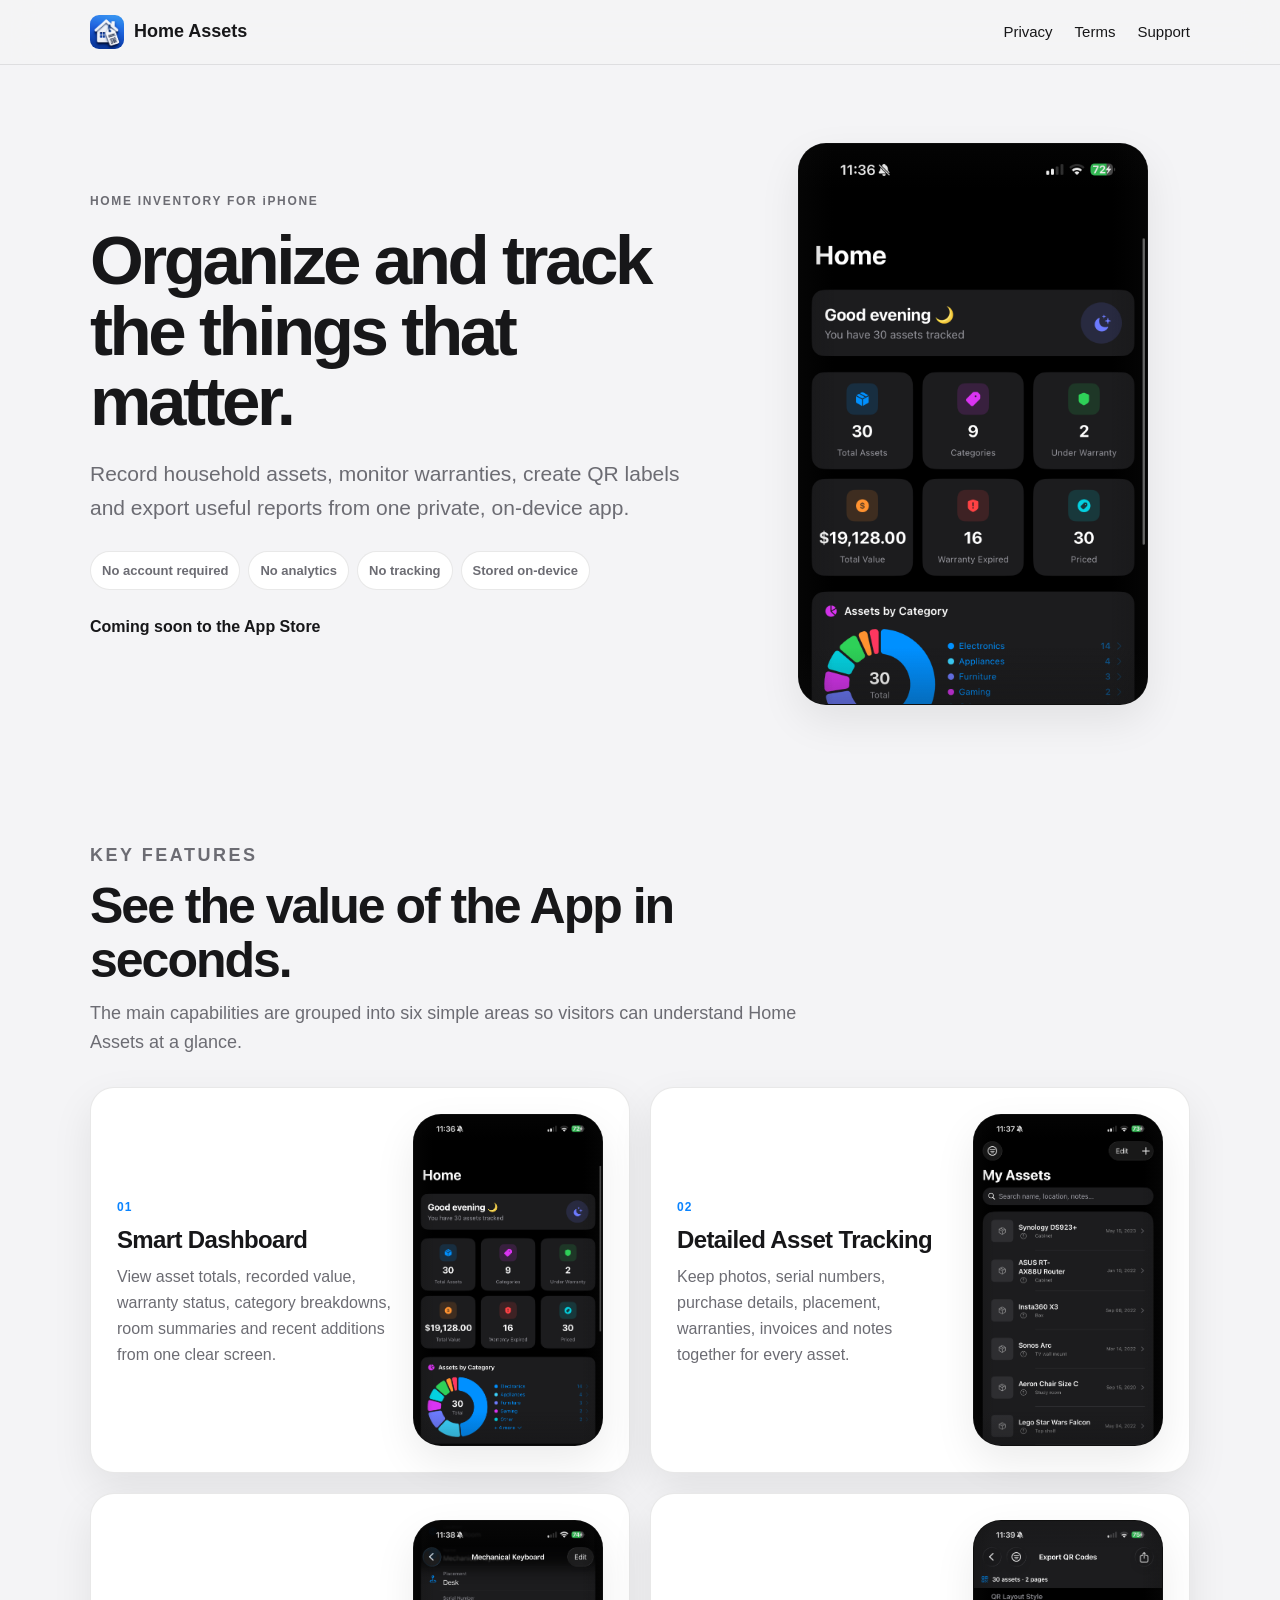
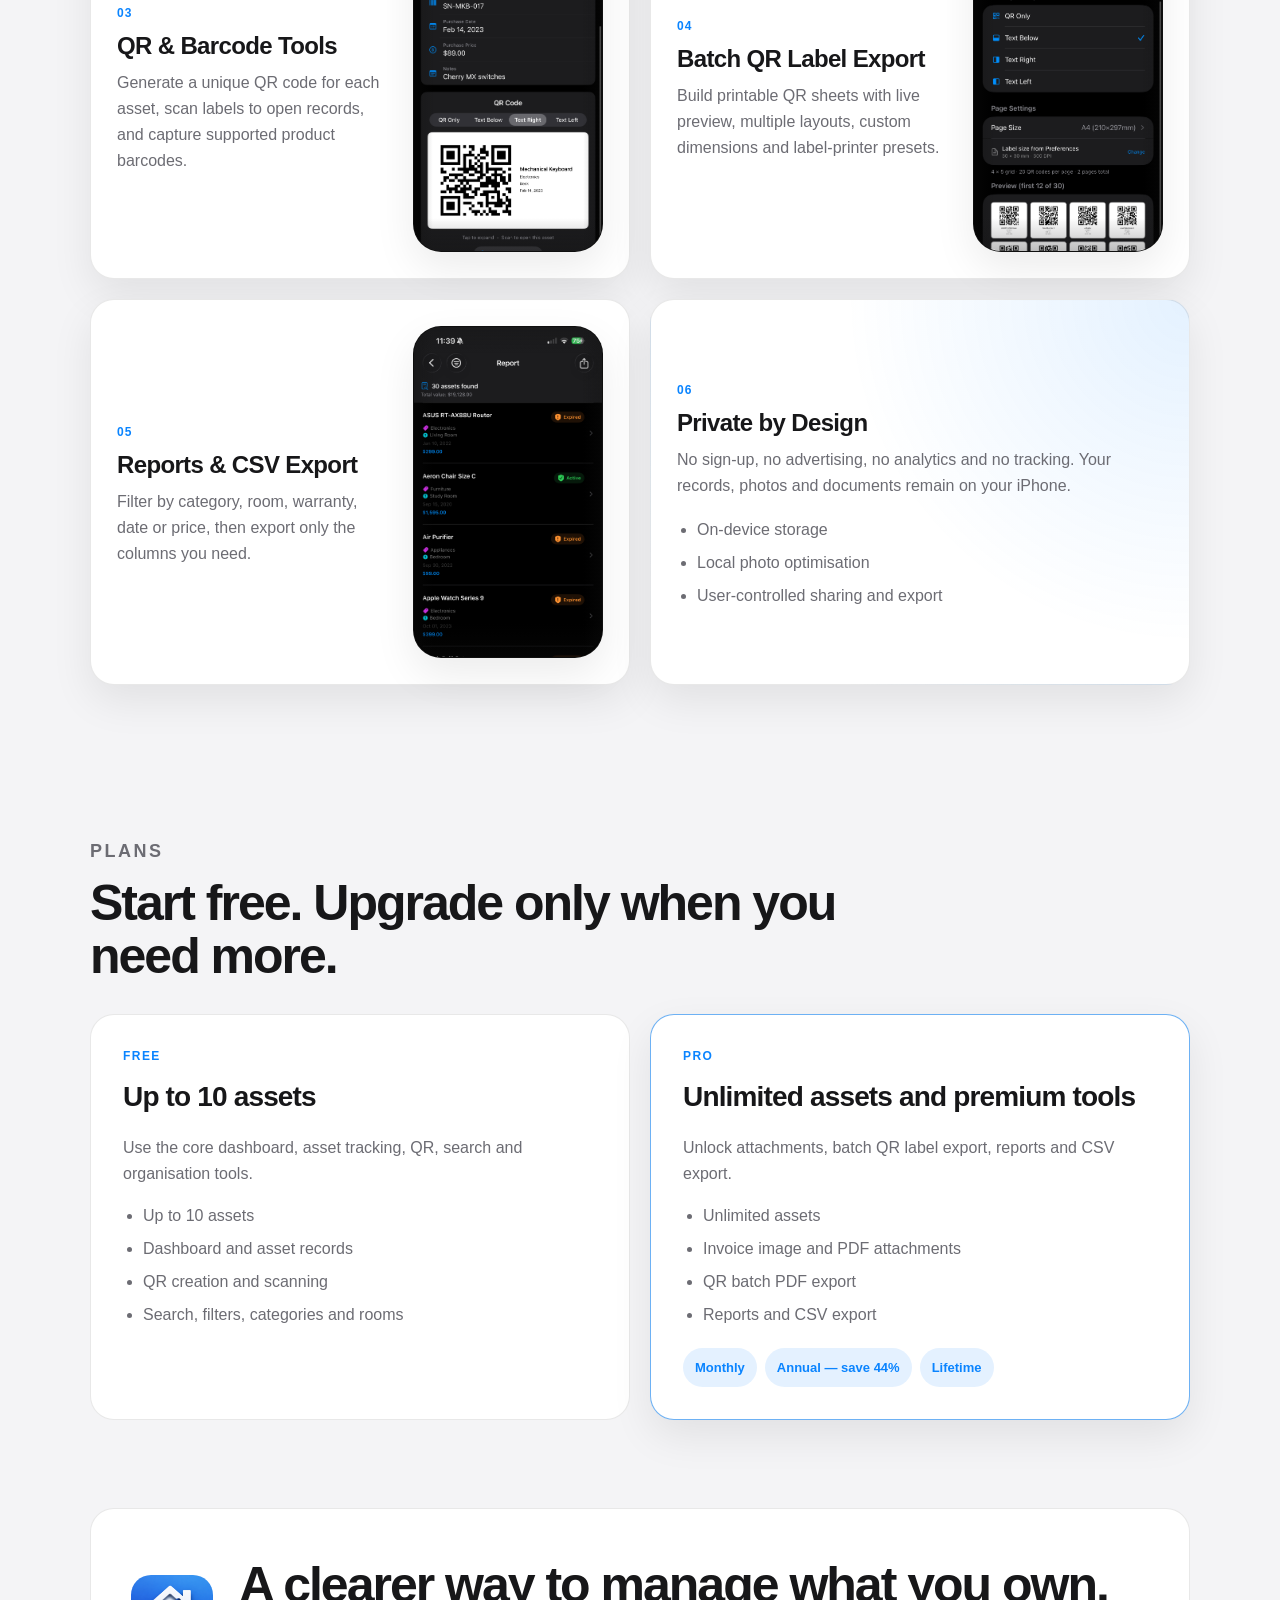
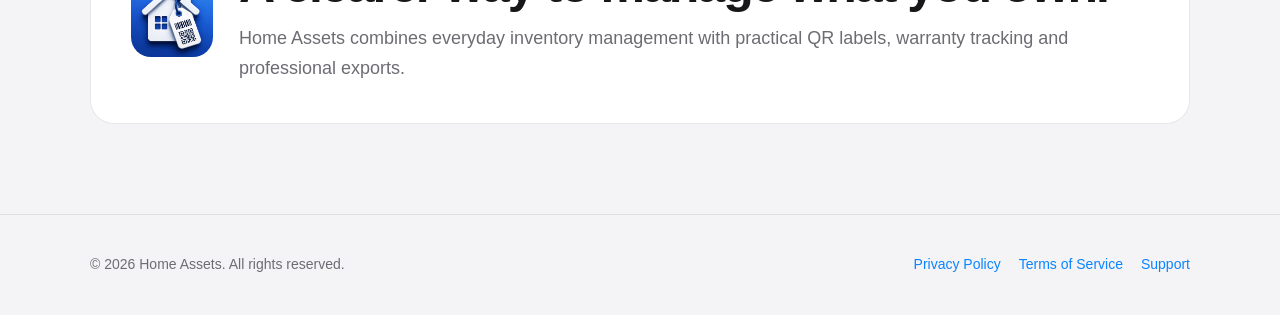
==== commit 021adabc: "Add files via upload" ====
--- a/index.html
+++ b/index.html
@@ -3,15 +3,19 @@
 <head>
   <meta charset="UTF-8">
   <meta name="viewport" content="width=device-width, initial-scale=1.0">
-  <meta name="description" content="Home Assets is a private, on-device iOS app for tracking household assets, warranties, QR labels and reports.">
-  <meta name="theme-color" content="#000000">
+  <meta name="description" content="Home Assets is a private, on-device iPhone app for tracking household assets, warranties, QR labels and reports.">
+  <meta name="theme-color" content="#0b0b0c">
+  <link rel="icon" type="image/png" href="assets/app-icon.png">
   <title>Home Assets — Home Inventory for iPhone</title>
   <link rel="stylesheet" href="style.css">
 </head>
 <body>
   <header>
     <nav class="container" aria-label="Main navigation">
-      <a class="brand" href="index.html">Home Assets</a>
+      <a class="brand" href="index.html">
+        <img src="assets/app-icon.png" alt="">
+        <span>Home Assets</span>
+      </a>
       <div class="nav-links">
         <a href="privacy.html">Privacy</a>
         <a href="terms.html">Terms</a>
@@ -23,14 +27,13 @@
   <main>
     <section class="container hero">
       <div class="hero-copy">
-        <img class="app-icon" src="assets/app-icon.png" alt="Home Assets app icon">
         <p class="eyebrow">HOME INVENTORY FOR iPHONE</p>
         <h1>Organize and track the things that matter.</h1>
         <p class="intro">
-          Record your household assets, monitor warranties, create QR labels
-          and export useful reports—all in one private, on-device app.
+          Record household assets, monitor warranties, create QR labels and export useful reports
+          from one private, on-device app.
         </p>
-        <div class="trust-row" aria-label="Privacy highlights">
+        <div class="trust-row">
           <span>No account required</span>
           <span>No analytics</span>
           <span>No tracking</span>
@@ -38,18 +41,19 @@
         </div>
         <p class="availability">Coming soon to the App Store</p>
       </div>
-      <div class="hero-visual">
-        <img src="assets/dashboard.png" alt="Home Assets dashboard showing asset totals, values and category charts">
+
+      <div class="hero-preview screenshot-shell">
+        <img src="assets/dashboard.png" alt="Home Assets dashboard">
       </div>
     </section>
 
     <section class="container section">
-      <div class="section-heading compact">
+      <div class="section-heading">
         <p class="eyebrow">KEY FEATURES</p>
-        <h2>Everything you need at a glance.</h2>
+        <h2>See the value of the App in seconds.</h2>
         <p>
-          The most important Home Assets features are grouped below so visitors
-          can understand the App quickly without reading a long specification.
+          The main capabilities are grouped into six simple areas so visitors can understand
+          Home Assets at a glance.
         </p>
       </div>
 
@@ -59,11 +63,13 @@
             <span class="feature-number">01</span>
             <h3>Smart Dashboard</h3>
             <p>
-              See total assets, recorded value, warranty status, categories,
-              rooms and recently added items from one clear overview.
-            </p>
-          </div>
-          <img src="assets/dashboard.png" alt="Dashboard overview in Home Assets">
+              View asset totals, recorded value, warranty status, category breakdowns,
+              room summaries and recent additions from one clear screen.
+            </p>
+          </div>
+          <div class="card-preview screenshot-shell">
+            <img src="assets/dashboard.png" alt="Dashboard overview">
+          </div>
         </article>
 
         <article class="feature-card">
@@ -71,11 +77,13 @@
             <span class="feature-number">02</span>
             <h3>Detailed Asset Tracking</h3>
             <p>
-              Keep photos, serial numbers, purchase details, room placement,
-              warranty dates, invoices and notes together for each asset.
-            </p>
-          </div>
-          <img src="assets/asset-list.png" alt="My Assets list in Home Assets">
+              Keep photos, serial numbers, purchase details, placement, warranties,
+              invoices and notes together for every asset.
+            </p>
+          </div>
+          <div class="card-preview screenshot-shell">
+            <img src="assets/asset-list.png" alt="Asset list">
+          </div>
         </article>
 
         <article class="feature-card">
@@ -83,11 +91,13 @@
             <span class="feature-number">03</span>
             <h3>QR & Barcode Tools</h3>
             <p>
-              Every asset receives a unique QR code. Scan labels to open records,
-              scan product barcodes and choose from four QR label layouts.
-            </p>
-          </div>
-          <img src="assets/asset-qr.png" alt="Asset details and QR code layout in Home Assets">
+              Generate a unique QR code for each asset, scan labels to open records,
+              and capture supported product barcodes.
+            </p>
+          </div>
+          <div class="card-preview screenshot-shell">
+            <img src="assets/asset-qr.png" alt="QR code and asset details">
+          </div>
         </article>
 
         <article class="feature-card">
@@ -95,11 +105,13 @@
             <span class="feature-number">04</span>
             <h3>Batch QR Label Export</h3>
             <p>
-              Generate printable QR sheets with live preview, multiple layouts,
-              custom sizes and presets for popular label printers.
-            </p>
-          </div>
-          <img src="assets/qr-export.png" alt="QR batch export options and preview">
+              Build printable QR sheets with live preview, multiple layouts,
+              custom dimensions and label-printer presets.
+            </p>
+          </div>
+          <div class="card-preview screenshot-shell">
+            <img src="assets/qr-export.png" alt="QR export preview">
+          </div>
         </article>
 
         <article class="feature-card">
@@ -107,11 +119,13 @@
             <span class="feature-number">05</span>
             <h3>Reports & CSV Export</h3>
             <p>
-              Filter by room, category, warranty, date or price, then export the
-              exact columns you need for Excel, Numbers or another spreadsheet app.
-            </p>
-          </div>
-          <img src="assets/reports.png" alt="Asset report showing value and warranty status">
+              Filter by category, room, warranty, date or price, then export
+              only the columns you need.
+            </p>
+          </div>
+          <div class="card-preview screenshot-shell">
+            <img src="assets/reports.png" alt="Asset report">
+          </div>
         </article>
 
         <article class="feature-card privacy-card">
@@ -119,8 +133,8 @@
             <span class="feature-number">06</span>
             <h3>Private by Design</h3>
             <p>
-              No sign-up, no ads, no analytics and no tracking. Your asset records,
-              photographs and documents remain on your iPhone.
+              No sign-up, no advertising, no analytics and no tracking.
+              Your records, photos and documents remain on your iPhone.
             </p>
             <ul>
               <li>On-device storage</li>
@@ -133,19 +147,19 @@
     </section>
 
     <section class="container section plans-section">
-      <div class="section-heading compact">
+      <div class="section-heading">
         <p class="eyebrow">PLANS</p>
-        <h2>Start with 10 assets. Upgrade when ready.</h2>
+        <h2>Start free. Upgrade only when you need more.</h2>
       </div>
 
       <div class="plans">
         <article class="plan-card">
           <p class="plan-label">FREE</p>
-          <h3>Core home inventory</h3>
-          <p>Track up to 10 assets with the essential dashboard, QR, search and organisation tools.</p>
+          <h3>Up to 10 assets</h3>
+          <p>Use the core dashboard, asset tracking, QR, search and organisation tools.</p>
           <ul>
             <li>Up to 10 assets</li>
-            <li>Dashboard and asset tracking</li>
+            <li>Dashboard and asset records</li>
             <li>QR creation and scanning</li>
             <li>Search, filters, categories and rooms</li>
           </ul>
@@ -153,8 +167,8 @@
 
         <article class="plan-card featured">
           <p class="plan-label">PRO</p>
-          <h3>Unlimited and fully equipped</h3>
-          <p>Unlock unlimited assets and all premium export, report and attachment features.</p>
+          <h3>Unlimited assets and premium tools</h3>
+          <p>Unlock attachments, batch QR label export, reports and CSV export.</p>
           <ul>
             <li>Unlimited assets</li>
             <li>Invoice image and PDF attachments</li>
@@ -171,11 +185,14 @@
     </section>
 
     <section class="container closing">
-      <h2>Built for people who want a clear record of what they own.</h2>
-      <p>
-        Home Assets combines everyday inventory management with practical QR labels,
-        warranty tracking and professional exports.
-      </p>
+      <img src="assets/app-icon.png" alt="Home Assets app icon">
+      <div>
+        <h2>A clearer way to manage what you own.</h2>
+        <p>
+          Home Assets combines everyday inventory management with practical QR labels,
+          warranty tracking and professional exports.
+        </p>
+      </div>
     </section>
   </main>
 
--- a/style.css
+++ b/style.css
@@ -3,14 +3,13 @@
   color-scheme: light dark;
   --bg: #f4f4f6;
   --surface: #ffffff;
-  --surface-alt: #ededf0;
   --text: #171719;
-  --muted: #68686f;
+  --muted: #6c6c73;
   --border: rgba(0, 0, 0, 0.09);
-  --accent: #087ff5;
-  --accent-soft: rgba(8, 127, 245, 0.11);
-  --shadow: 0 18px 50px rgba(0, 0, 0, 0.08);
-  --radius: 26px;
+  --accent: #0a84ff;
+  --accent-soft: rgba(10, 132, 255, 0.11);
+  --shadow: 0 16px 42px rgba(0, 0, 0, 0.08);
+  --radius: 24px;
 }
 
 * { box-sizing: border-box; }
@@ -31,7 +30,7 @@
 a { color: var(--accent); }
 
 .container {
-  width: min(100% - 40px, 1160px);
+  width: min(100% - 40px, 1100px);
   margin-inline: auto;
 }
 
@@ -40,13 +39,13 @@
   top: 0;
   z-index: 100;
   border-bottom: 1px solid var(--border);
-  background: color-mix(in srgb, var(--bg) 88%, transparent);
-  backdrop-filter: blur(18px);
-  -webkit-backdrop-filter: blur(18px);
+  background: color-mix(in srgb, var(--bg) 90%, transparent);
+  backdrop-filter: blur(16px);
+  -webkit-backdrop-filter: blur(16px);
 }
 
 nav {
-  min-height: 68px;
+  min-height: 64px;
   display: flex;
   align-items: center;
   justify-content: space-between;
@@ -54,15 +53,24 @@
 }
 
 .brand {
+  display: inline-flex;
+  align-items: center;
+  gap: 10px;
   color: var(--text);
-  font-size: 19px;
+  font-size: 18px;
   font-weight: 760;
   text-decoration: none;
 }
 
+.brand img {
+  width: 34px;
+  height: 34px;
+  border-radius: 9px;
+}
+
 .nav-links {
   display: flex;
-  gap: 24px;
+  gap: 22px;
 }
 
 .nav-links a {
@@ -74,55 +82,46 @@
 .nav-links a:hover { color: var(--accent); }
 
 .hero {
-  min-height: 760px;
-  padding: 86px 0 72px;
+  padding: 78px 0 66px;
   display: grid;
-  grid-template-columns: 1.05fr 0.95fr;
-  gap: 68px;
+  grid-template-columns: minmax(0, 1.05fr) minmax(300px, 0.75fr);
+  gap: 56px;
   align-items: center;
 }
 
-.hero-copy { max-width: 650px; }
-
-.app-icon {
-  width: 112px;
-  height: 112px;
-  margin-bottom: 28px;
-  border-radius: 25px;
-  box-shadow: var(--shadow);
-}
+.hero-copy { max-width: 620px; }
 
 .eyebrow {
   margin: 0;
   color: var(--muted);
-  font-size: 13px;
-  font-weight: 780;
+  font-size: 12px;
+  font-weight: 790;
   letter-spacing: 0.14em;
 }
 
 h1 {
-  margin: 15px 0 22px;
-  font-size: clamp(48px, 6vw, 76px);
+  margin: 14px 0 20px;
+  font-size: clamp(46px, 5.4vw, 70px);
   line-height: 1.02;
-  letter-spacing: -0.052em;
+  letter-spacing: -0.05em;
 }
 
 .intro {
   margin: 0;
   color: var(--muted);
-  font-size: clamp(18px, 2vw, 22px);
+  font-size: clamp(18px, 1.8vw, 21px);
 }
 
 .trust-row {
   display: flex;
   flex-wrap: wrap;
-  gap: 9px;
-  margin-top: 28px;
+  gap: 8px;
+  margin-top: 26px;
 }
 
 .trust-row span,
 .purchase-options span {
-  padding: 8px 12px;
+  padding: 8px 11px;
   border: 1px solid var(--border);
   border-radius: 999px;
   background: var(--surface);
@@ -132,39 +131,56 @@
 }
 
 .availability {
-  margin-top: 26px;
+  margin-top: 24px;
   font-weight: 720;
 }
 
-.hero-visual {
-  display: flex;
-  justify-content: center;
-}
-
-.hero-visual img {
-  width: min(100%, 390px);
-  max-height: 670px;
+.screenshot-shell {
+  position: relative;
+  overflow: hidden;
+  border: 1px solid var(--border);
+  border-radius: 28px;
+  background: #111;
+  box-shadow: var(--shadow);
+}
+
+/* Soft transparent edge fade around screenshots */
+.screenshot-shell::after {
+  content: "";
+  position: absolute;
+  inset: 0;
+  pointer-events: none;
+  border-radius: inherit;
+  background:
+    linear-gradient(to right, rgba(17,17,17,.28), transparent 10%, transparent 90%, rgba(17,17,17,.28)),
+    linear-gradient(to bottom, rgba(17,17,17,.22), transparent 8%, transparent 90%, rgba(17,17,17,.28));
+}
+
+.hero-preview {
+  width: min(100%, 350px);
+  justify-self: center;
+}
+
+.hero-preview img {
+  width: 100%;
+  height: 560px;
   object-fit: cover;
   object-position: top;
-  border-radius: 38px;
-  box-shadow: 0 26px 80px rgba(0, 0, 0, 0.22);
-}
-
-.section { padding: 74px 0; }
+}
+
+.section { padding: 70px 0; }
 
 .section-heading {
-  max-width: 820px;
-  margin-bottom: 32px;
-}
-
-.section-heading.compact { max-width: 720px; }
+  max-width: 760px;
+  margin-bottom: 30px;
+}
 
 .section-heading h2,
 .closing h2 {
   margin: 10px 0 12px;
-  font-size: clamp(36px, 5vw, 54px);
-  line-height: 1.06;
-  letter-spacing: -0.042em;
+  font-size: clamp(34px, 4.2vw, 50px);
+  line-height: 1.07;
+  letter-spacing: -0.04em;
 }
 
 .section-heading p,
@@ -176,33 +192,38 @@
 
 .feature-grid {
   display: grid;
-  grid-template-columns: repeat(3, 1fr);
+  grid-template-columns: repeat(2, minmax(0, 1fr));
   gap: 20px;
 }
 
 .feature-card {
   min-width: 0;
-  overflow: hidden;
+  padding: 26px;
   border: 1px solid var(--border);
   border-radius: var(--radius);
   background: var(--surface);
   box-shadow: var(--shadow);
 }
 
-.feature-copy { padding: 28px 28px 24px; }
+.feature-card {
+  display: grid;
+  grid-template-columns: minmax(0, 1fr) 190px;
+  gap: 22px;
+  align-items: center;
+}
 
 .feature-number {
   color: var(--accent);
-  font-size: 13px;
+  font-size: 12px;
   font-weight: 800;
   letter-spacing: 0.1em;
 }
 
 .feature-card h3 {
   margin: 7px 0 10px;
-  font-size: 25px;
+  font-size: 24px;
   line-height: 1.15;
-  letter-spacing: -0.028em;
+  letter-spacing: -0.027em;
 }
 
 .feature-card p {
@@ -210,37 +231,38 @@
   color: var(--muted);
 }
 
-.feature-card img {
+.card-preview {
   width: 100%;
-  height: 355px;
+  max-width: 190px;
+  justify-self: end;
+}
+
+.card-preview img {
+  width: 100%;
+  height: 330px;
   object-fit: cover;
   object-position: top;
-  border-top: 1px solid var(--border);
 }
 
 .privacy-card {
-  display: flex;
-  align-items: stretch;
   background:
     radial-gradient(circle at top right, var(--accent-soft), transparent 52%),
     var(--surface);
 }
 
 .privacy-card .feature-copy {
-  display: flex;
-  flex-direction: column;
-  justify-content: center;
+  grid-column: 1 / -1;
 }
 
 .privacy-card ul {
-  margin: 20px 0 0;
+  margin: 18px 0 0;
   padding-left: 20px;
   color: var(--muted);
 }
 
 .privacy-card li + li { margin-top: 7px; }
 
-.plans-section { padding-top: 88px; }
+.plans-section { padding-top: 82px; }
 
 .plans {
   display: grid;
@@ -249,7 +271,7 @@
 }
 
 .plan-card {
-  padding: 34px;
+  padding: 32px;
   border: 1px solid var(--border);
   border-radius: var(--radius);
   background: var(--surface);
@@ -263,14 +285,14 @@
 .plan-label {
   margin: 0;
   color: var(--accent);
-  font-size: 13px;
+  font-size: 12px;
   font-weight: 800;
   letter-spacing: 0.12em;
 }
 
 .plan-card h3 {
   margin: 8px 0 10px;
-  font-size: 29px;
+  font-size: 28px;
   letter-spacing: -0.03em;
 }
 
@@ -279,7 +301,7 @@
   color: var(--muted);
 }
 
-.plan-card ul { padding-left: 21px; }
+.plan-card ul { padding-left: 20px; }
 
 .plan-card li + li { margin-top: 7px; }
 
@@ -287,7 +309,7 @@
   display: flex;
   flex-wrap: wrap;
   gap: 8px;
-  margin-top: 22px;
+  margin-top: 20px;
 }
 
 .purchase-options span {
@@ -297,24 +319,28 @@
 }
 
 .closing {
-  margin-top: 20px;
-  margin-bottom: 100px;
-  padding: 52px;
-  text-align: center;
+  margin-top: 18px;
+  margin-bottom: 90px;
+  padding: 40px;
+  display: grid;
+  grid-template-columns: 82px 1fr;
+  gap: 26px;
+  align-items: center;
   border: 1px solid var(--border);
   border-radius: var(--radius);
   background: var(--surface);
 }
 
-.closing p {
-  max-width: 750px;
-  margin-inline: auto;
+.closing img {
+  width: 82px;
+  height: 82px;
+  border-radius: 20px;
 }
 
 footer { border-top: 1px solid var(--border); }
 
 .footer-content {
-  min-height: 108px;
+  min-height: 100px;
   display: flex;
   align-items: center;
   justify-content: space-between;
@@ -331,7 +357,7 @@
 
 .footer-links a { text-decoration: none; }
 
-/* Legal and support page styles retained for the existing V2 pages. */
+/* Legal and support pages */
 .page-wrap { padding: 64px 0 88px; }
 
 .legal-page,
@@ -462,69 +488,88 @@
 
 @media (prefers-color-scheme: dark) {
   :root {
-    --bg: #000000;
-    --surface: #1c1c1e;
-    --surface-alt: #242426;
+    --bg: #0a0a0b;
+    --surface: #1b1b1d;
     --text: #f5f5f7;
     --muted: #a1a1a6;
-    --border: rgba(255, 255, 255, 0.13);
-    --accent: #1a96ff;
-    --accent-soft: rgba(26, 150, 255, 0.15);
+    --border: rgba(255, 255, 255, 0.12);
+    --accent: #1b95ff;
+    --accent-soft: rgba(27, 149, 255, 0.14);
     --shadow: none;
   }
 }
 
-@media (max-width: 980px) {
+@media (max-width: 940px) {
   .hero {
-    min-height: auto;
     grid-template-columns: 1fr;
     text-align: center;
   }
 
   .hero-copy { margin-inline: auto; }
 
-  .app-icon { margin-inline: auto; }
-
   .trust-row { justify-content: center; }
 
-  .hero-visual img { width: min(100%, 360px); }
-
-  .feature-grid { grid-template-columns: repeat(2, 1fr); }
-}
-
-@media (max-width: 700px) {
-  .container { width: min(100% - 28px, 1160px); }
-
-  .nav-links { gap: 12px; }
+  .hero-preview { width: min(100%, 320px); }
+
+  .feature-card {
+    grid-template-columns: minmax(0, 1fr) 160px;
+  }
+
+  .card-preview { max-width: 160px; }
+
+  .card-preview img { height: 290px; }
+}
+
+@media (max-width: 760px) {
+  .container { width: min(100% - 28px, 1100px); }
 
   .feature-grid,
   .plans {
     grid-template-columns: 1fr;
   }
 
+  .feature-card {
+    grid-template-columns: minmax(0, 1fr) 150px;
+  }
+
   .hero {
-    padding-top: 64px;
-    gap: 42px;
-  }
-
-  .hero-visual img {
-    max-height: 610px;
-  }
-
-  .feature-card img { height: 430px; }
-
-  .closing { padding: 34px 24px; }
+    padding-top: 58px;
+    gap: 36px;
+  }
 
   .footer-content {
-    padding: 30px 0;
+    padding: 28px 0;
     align-items: flex-start;
     flex-direction: column;
   }
 }
 
-@media (max-width: 460px) {
-  .brand { font-size: 17px; }
+@media (max-width: 560px) {
+  nav { min-height: 60px; }
+
+  .brand span { display: none; }
+
+  .nav-links { gap: 12px; }
+
   .nav-links a { font-size: 14px; }
-  h1 { font-size: 45px; }
-  .feature-card img { height: 370px; }
-}
+
+  h1 { font-size: 44px; }
+
+  .feature-card {
+    grid-template-columns: 1fr;
+  }
+
+  .card-preview {
+    max-width: 230px;
+    justify-self: center;
+  }
+
+  .card-preview img { height: 410px; }
+
+  .closing {
+    grid-template-columns: 1fr;
+    text-align: center;
+  }
+
+  .closing img { margin-inline: auto; }
+}
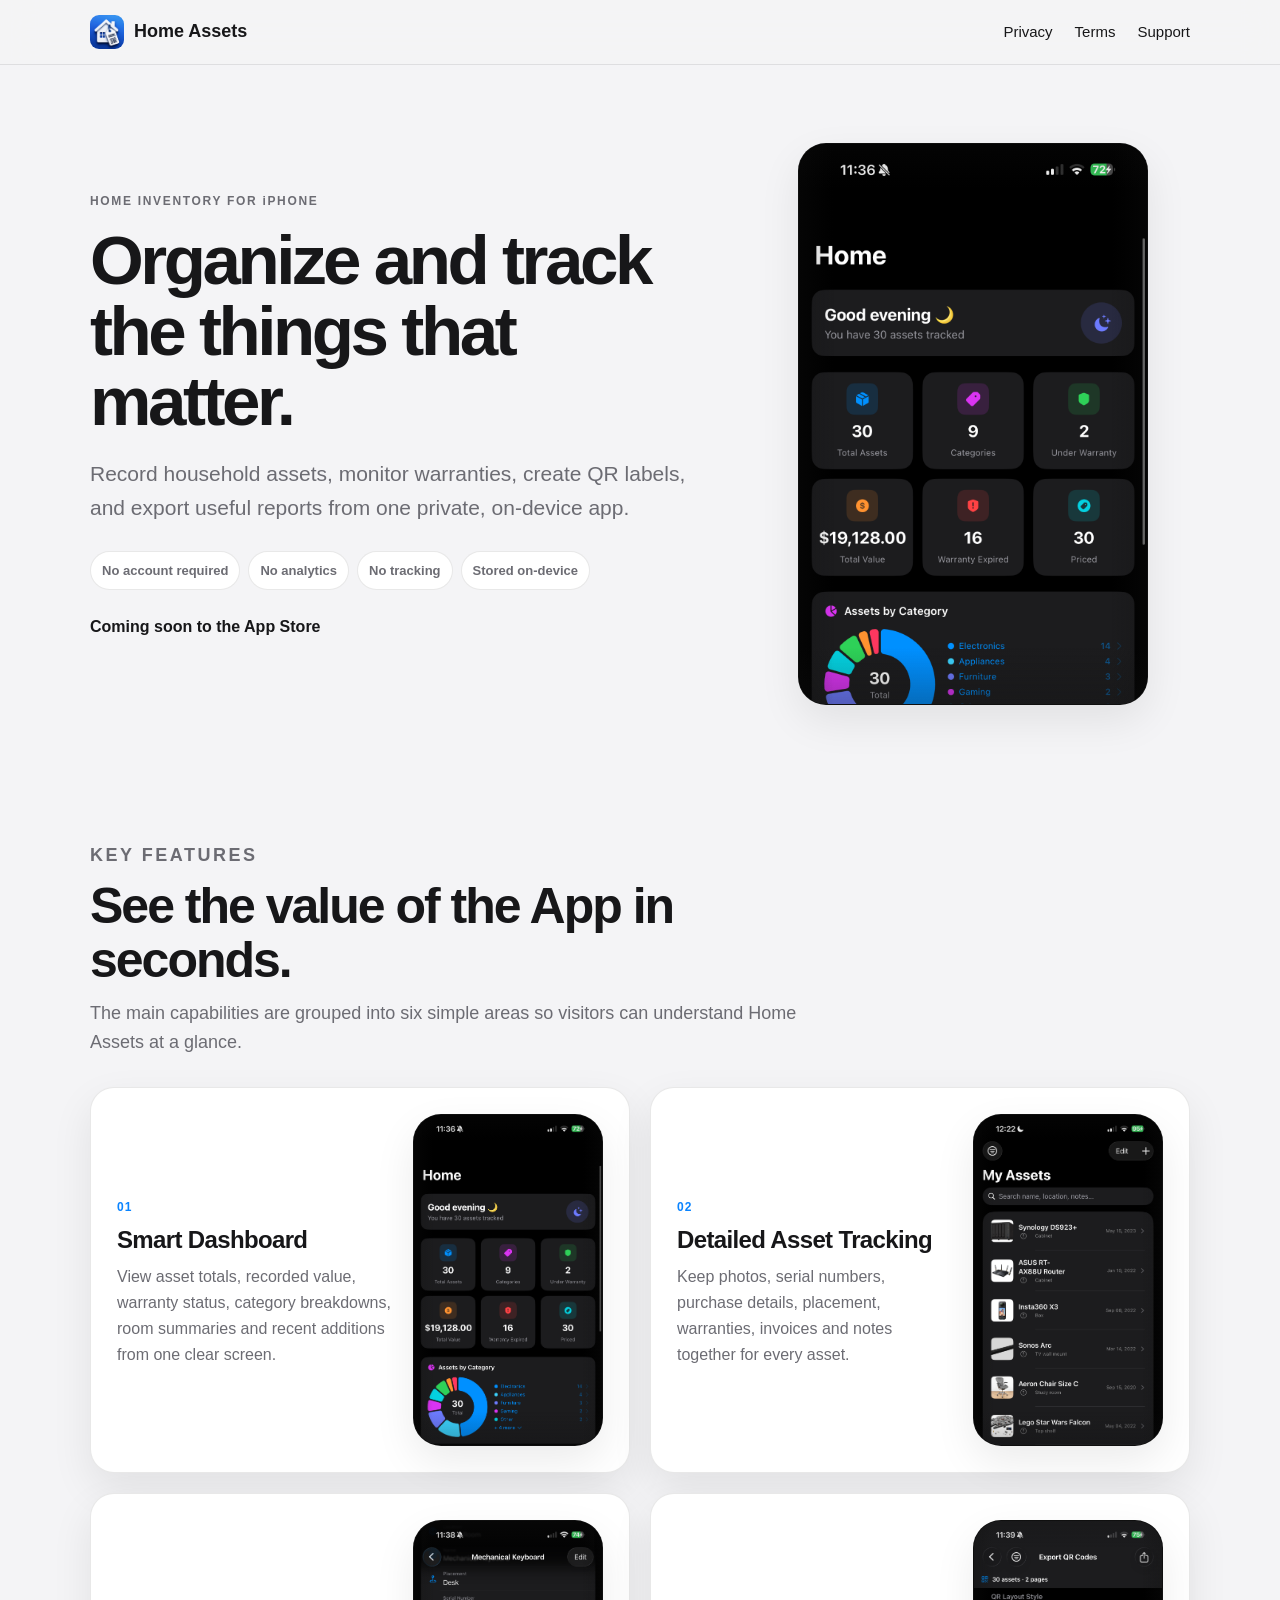
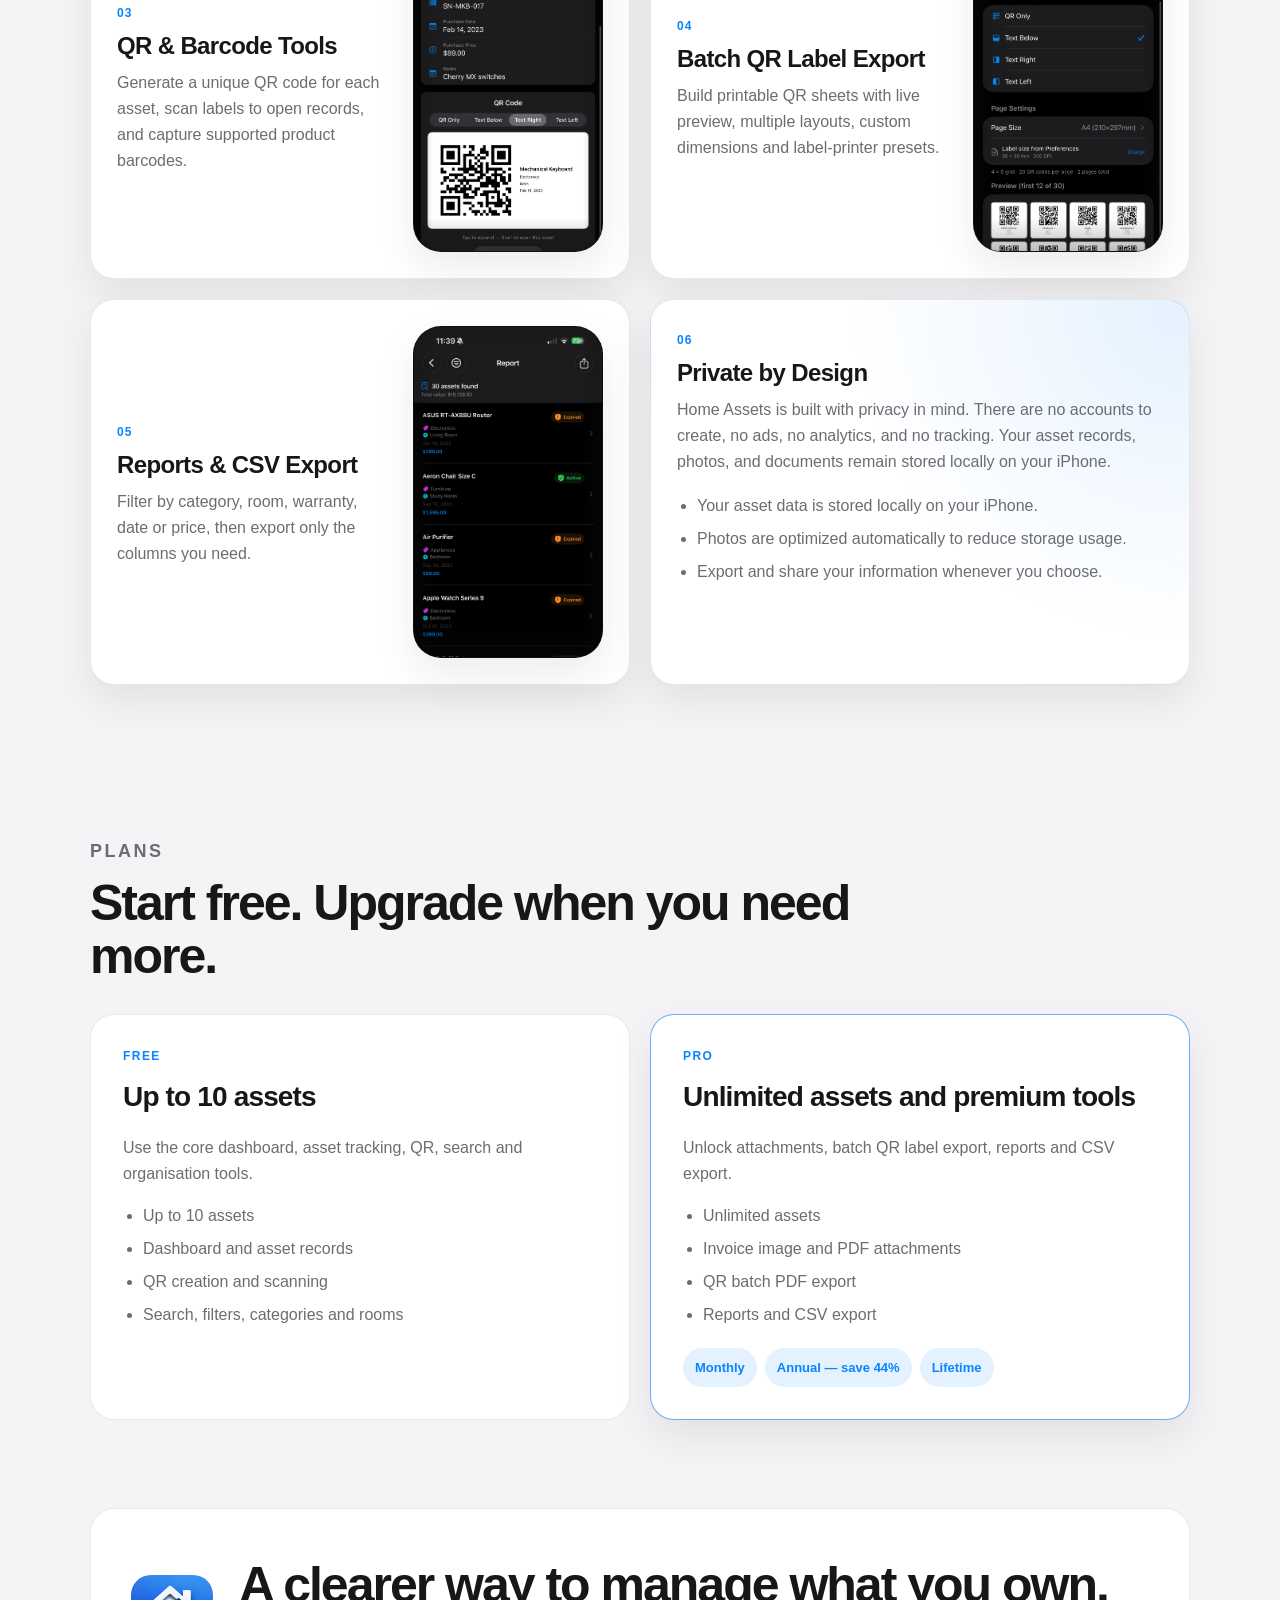
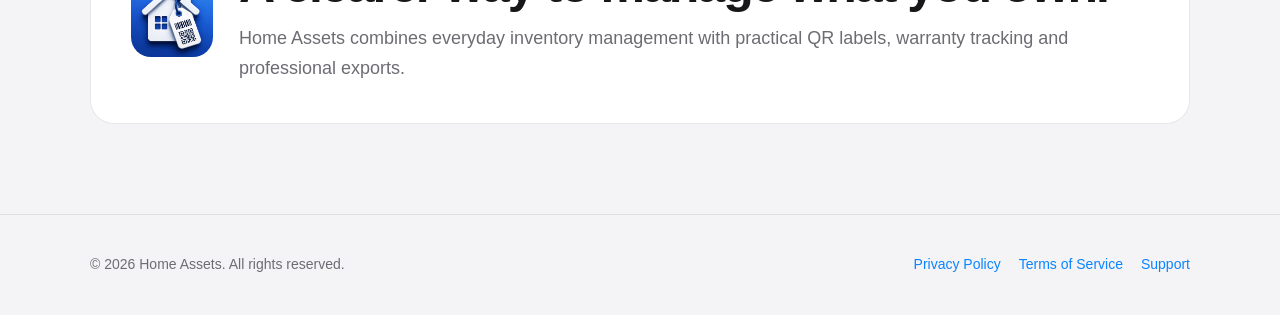
==== commit 0394945f: "Add files via upload" ====
--- a/index.html
+++ b/index.html
@@ -30,7 +30,7 @@
         <p class="eyebrow">HOME INVENTORY FOR iPHONE</p>
         <h1>Organize and track the things that matter.</h1>
         <p class="intro">
-          Record household assets, monitor warranties, create QR labels and export useful reports
+          Record household assets, monitor warranties, create QR labels, and export useful reports
           from one private, on-device app.
         </p>
         <div class="trust-row">
@@ -133,13 +133,14 @@
             <span class="feature-number">06</span>
             <h3>Private by Design</h3>
             <p>
-              No sign-up, no advertising, no analytics and no tracking.
-              Your records, photos and documents remain on your iPhone.
+              Home Assets is built with privacy in mind. There are no accounts to create,
+              no ads, no analytics, and no tracking. Your asset records, photos, and
+              documents remain stored locally on your iPhone.
             </p>
             <ul>
-              <li>On-device storage</li>
-              <li>Local photo optimisation</li>
-              <li>User-controlled sharing and export</li>
+              <li>Your asset data is stored locally on your iPhone.</li>
+              <li>Photos are optimized automatically to reduce storage usage.</li>
+              <li>Export and share your information whenever you choose.</li>
             </ul>
           </div>
         </article>
@@ -149,7 +150,7 @@
     <section class="container section plans-section">
       <div class="section-heading">
         <p class="eyebrow">PLANS</p>
-        <h2>Start free. Upgrade only when you need more.</h2>
+        <h2>Start free. Upgrade when you need more.</h2>
       </div>
 
       <div class="plans">
--- a/style.css
+++ b/style.css
@@ -245,9 +245,17 @@
 }
 
 .privacy-card {
+  display: block;
+  align-self: stretch;
   background:
     radial-gradient(circle at top right, var(--accent-soft), transparent 52%),
     var(--surface);
+}
+
+.privacy-card .feature-copy {
+  width: 100%;
+  align-self: start;
+  padding-top: 0;
 }
 
 .privacy-card .feature-copy {
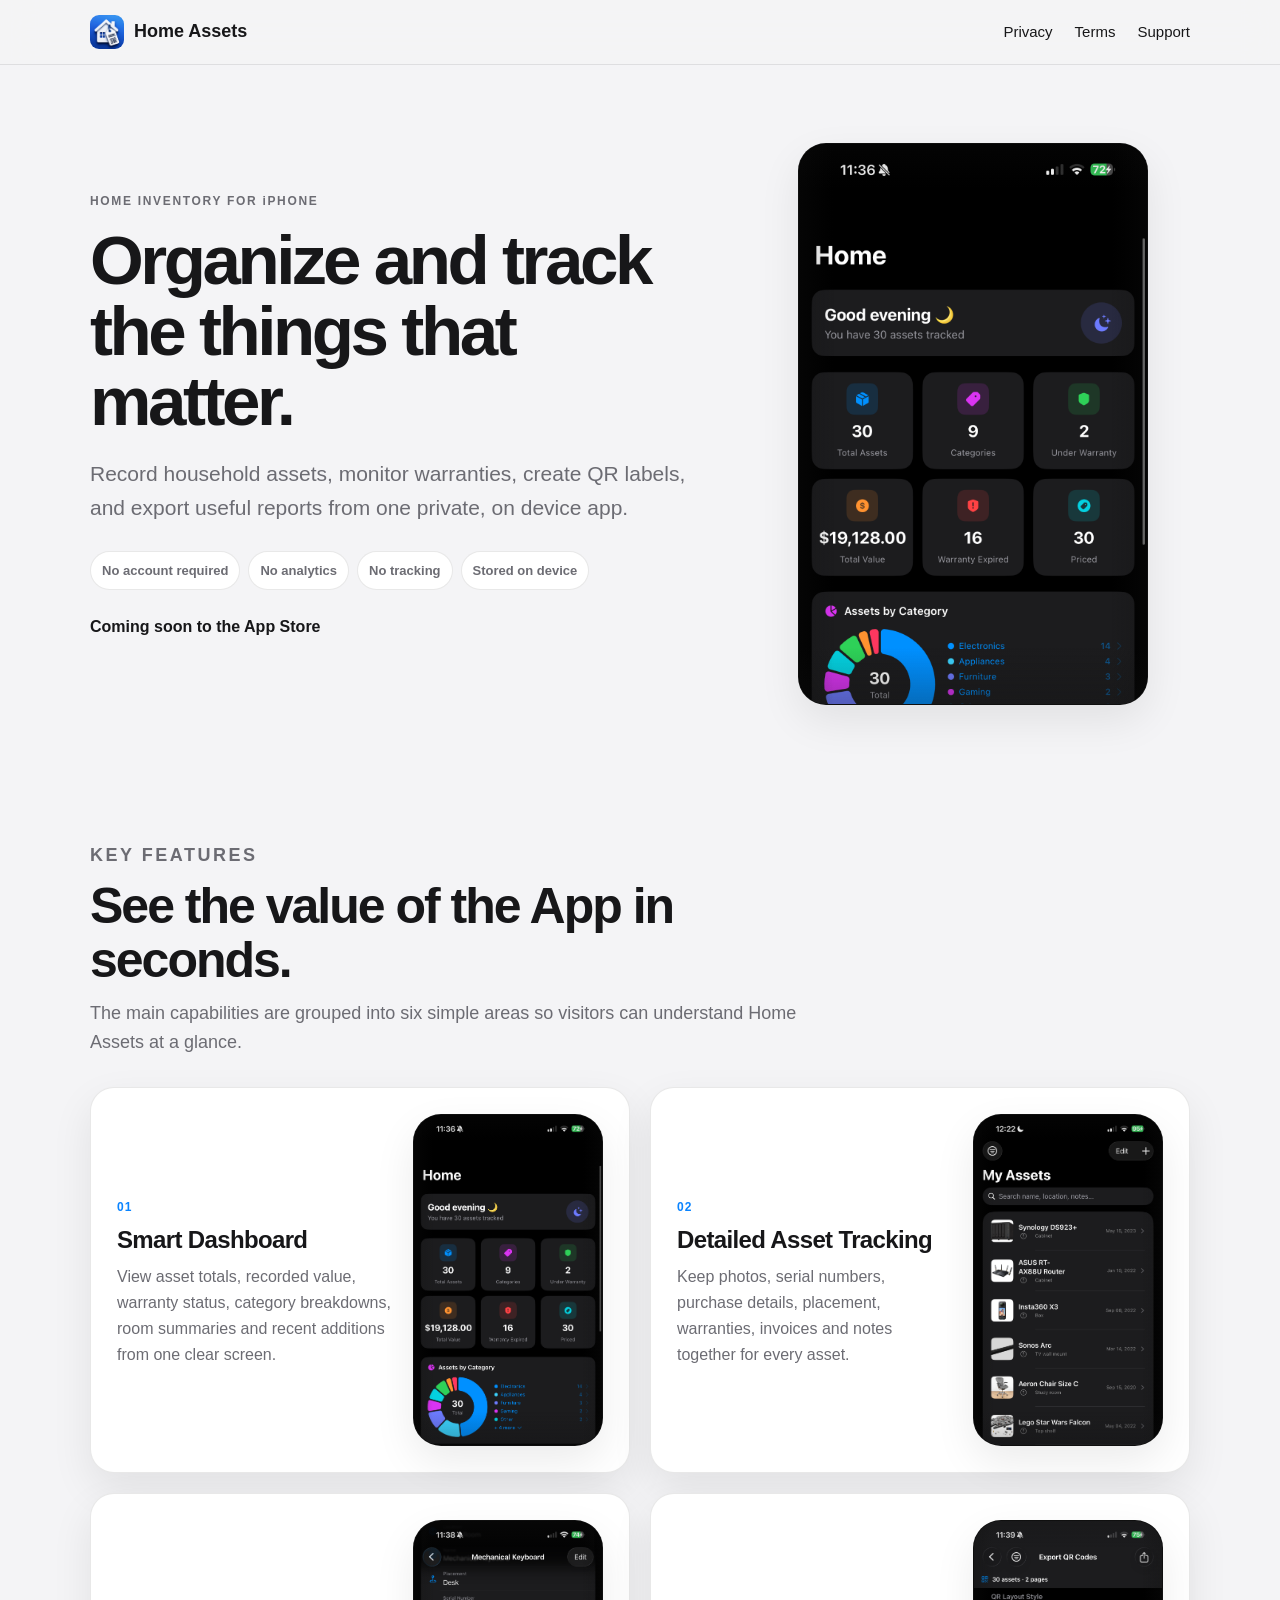
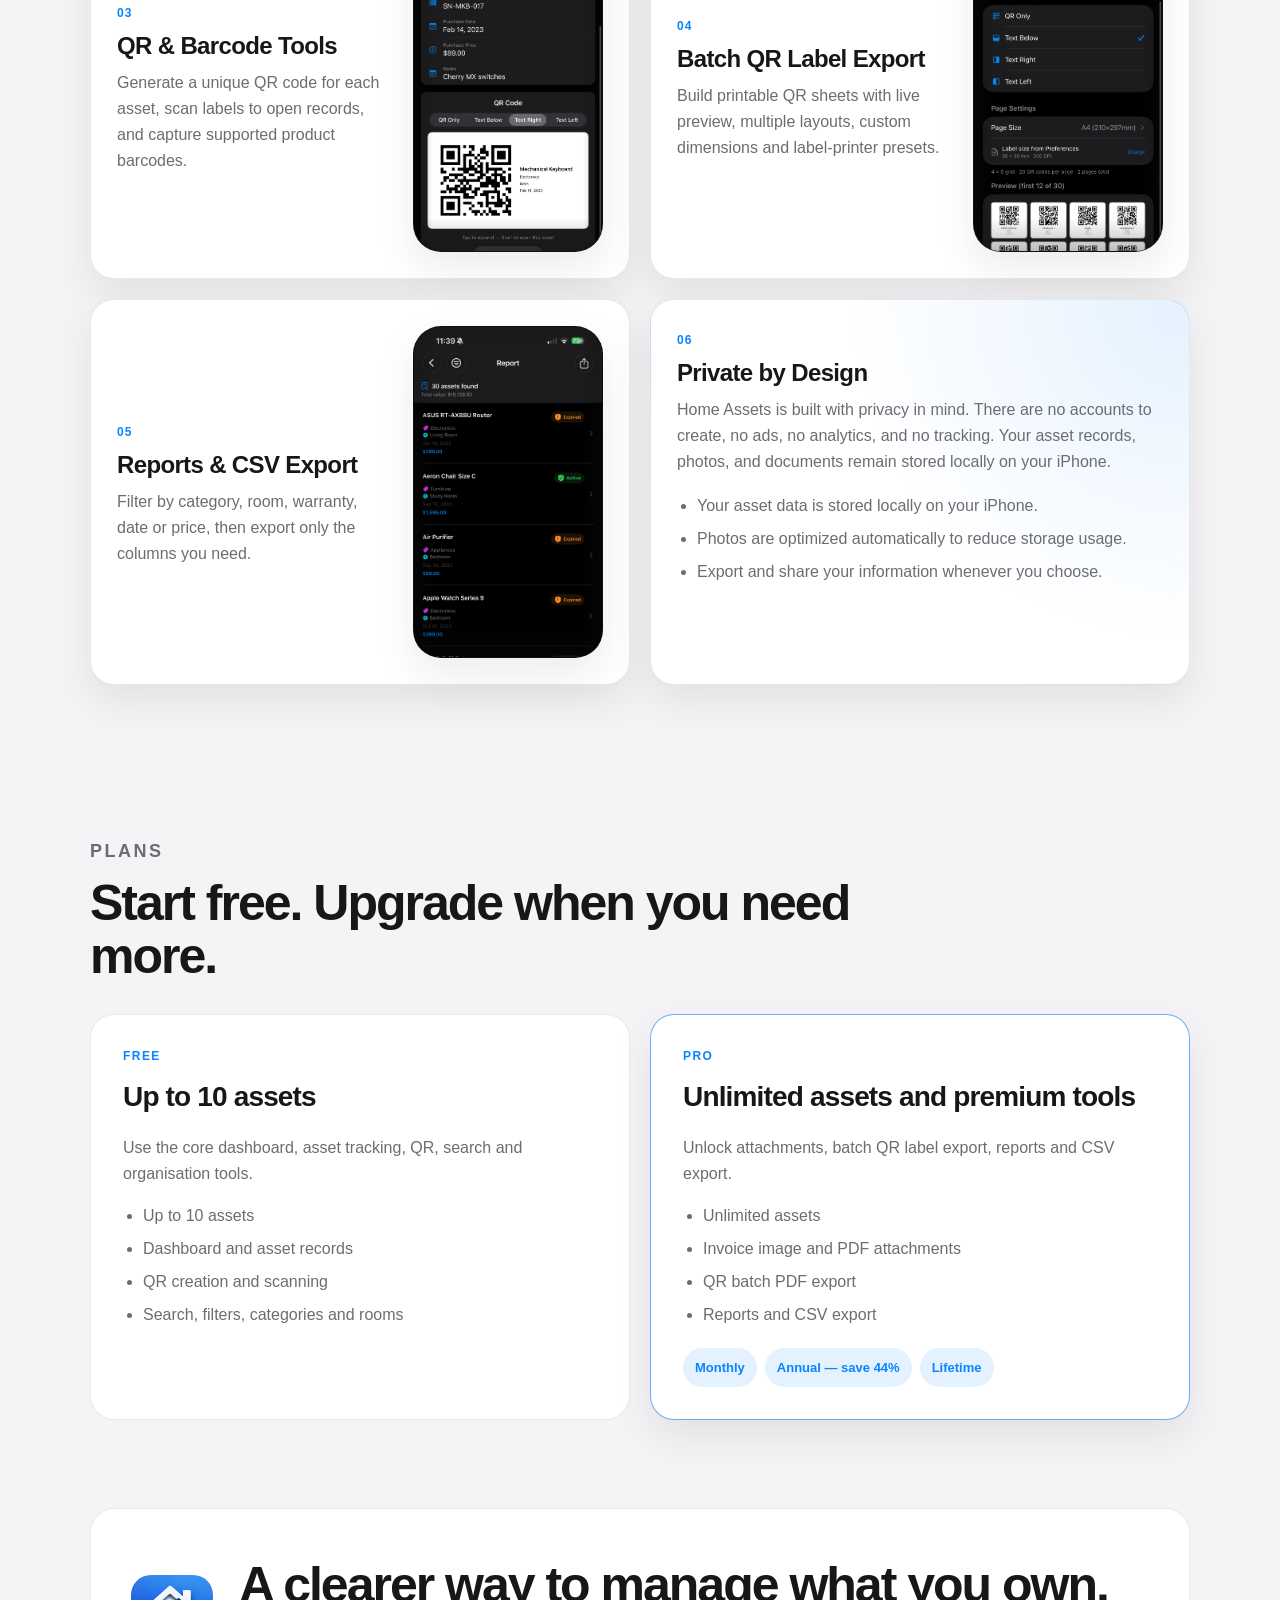
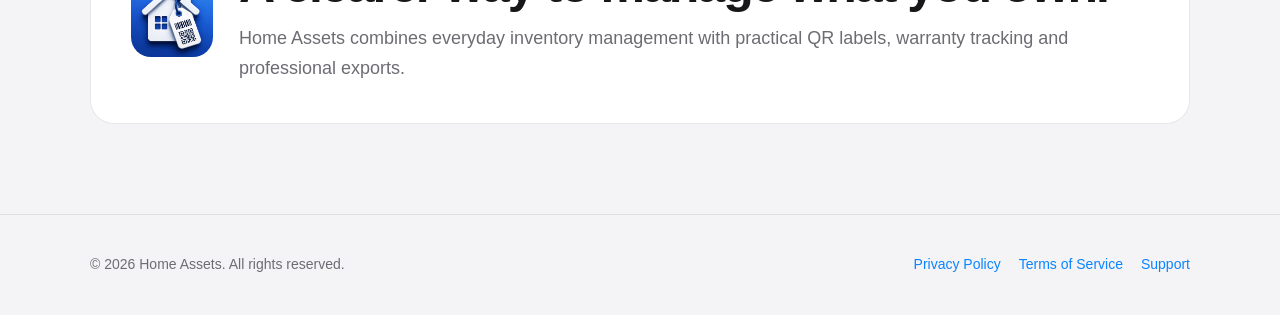
==== commit 3346cb89: "Update index.html" ====
--- a/index.html
+++ b/index.html
@@ -3,7 +3,7 @@
 <head>
   <meta charset="UTF-8">
   <meta name="viewport" content="width=device-width, initial-scale=1.0">
-  <meta name="description" content="Home Assets is a private, on-device iPhone app for tracking household assets, warranties, QR labels and reports.">
+  <meta name="description" content="Home Assets is a private, on device iPhone app for tracking household assets, warranties, QR labels and reports.">
   <meta name="theme-color" content="#0b0b0c">
   <link rel="icon" type="image/png" href="assets/app-icon.png">
   <title>Home Assets — Home Inventory for iPhone</title>
@@ -31,13 +31,13 @@
         <h1>Organize and track the things that matter.</h1>
         <p class="intro">
           Record household assets, monitor warranties, create QR labels, and export useful reports
-          from one private, on-device app.
+          from one private, on device app.
         </p>
         <div class="trust-row">
           <span>No account required</span>
           <span>No analytics</span>
           <span>No tracking</span>
-          <span>Stored on-device</span>
+          <span>Stored on device</span>
         </div>
         <p class="availability">Coming soon to the App Store</p>
       </div>
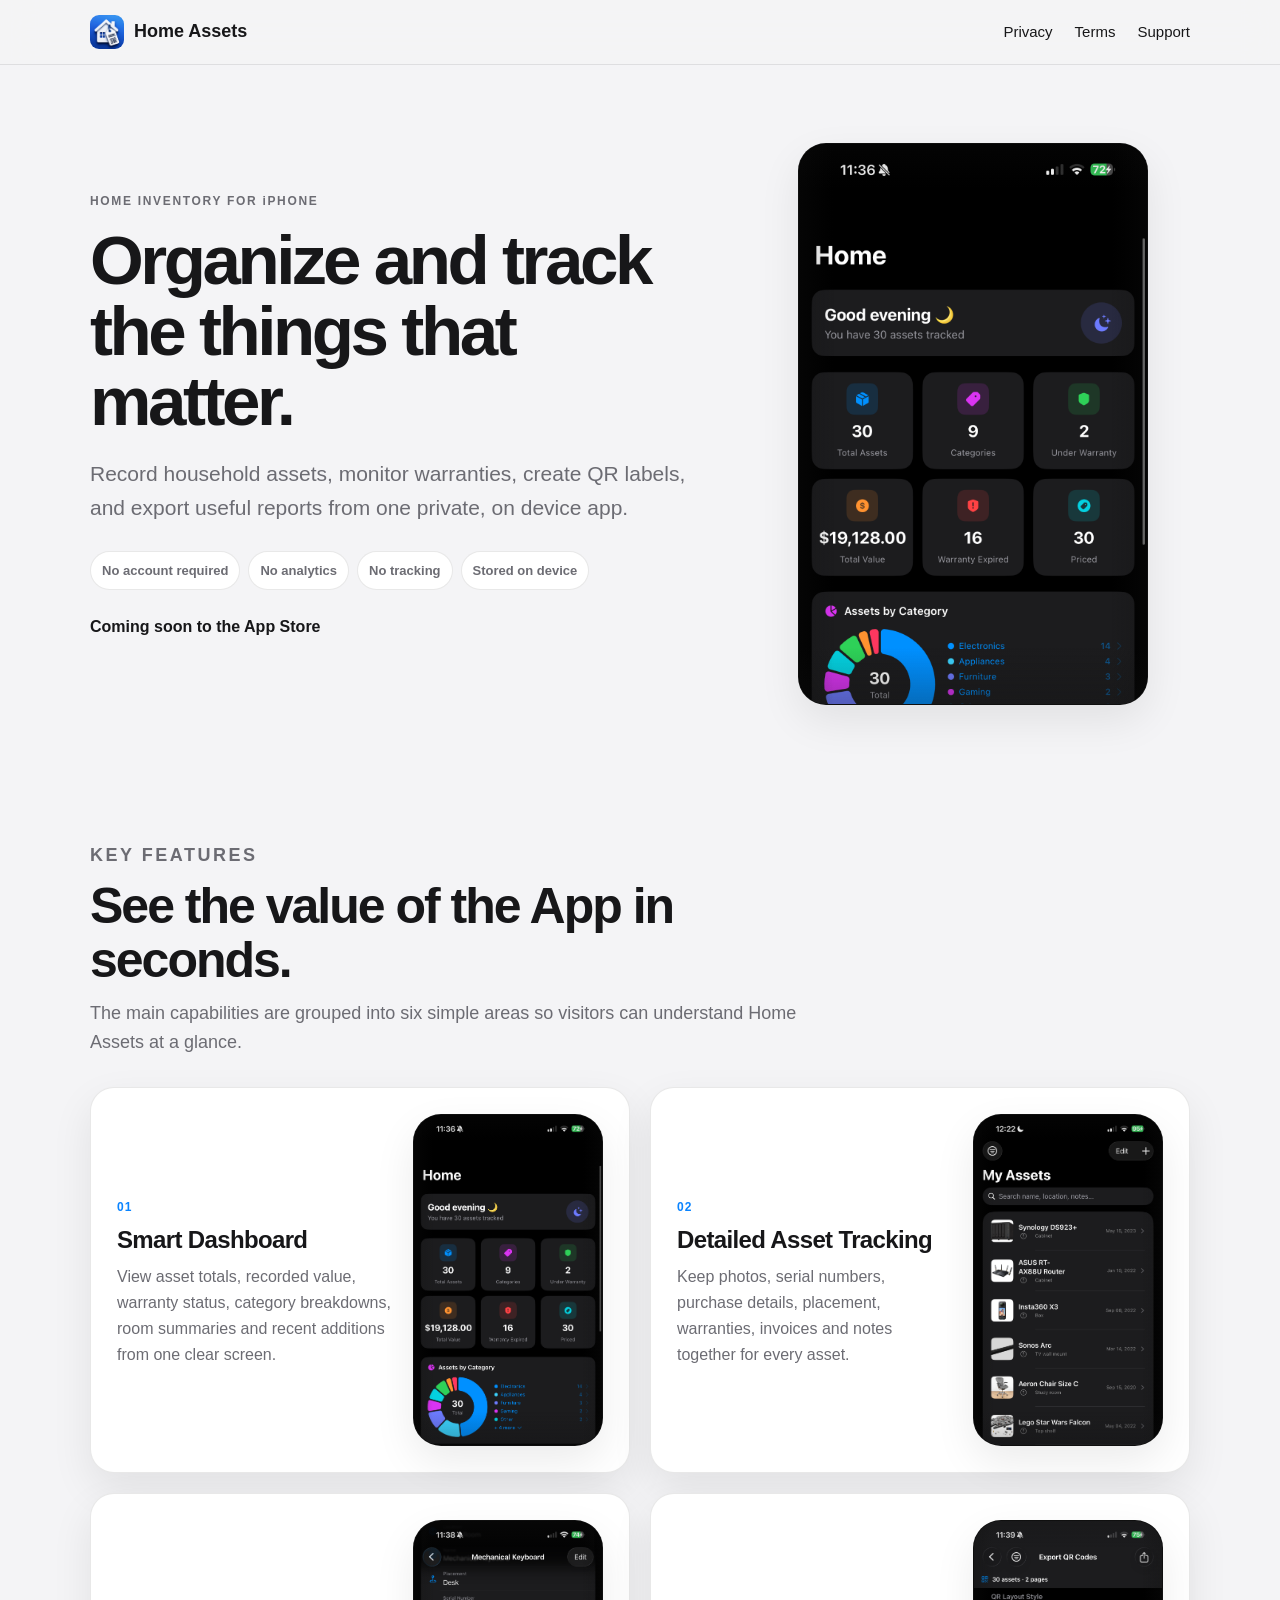
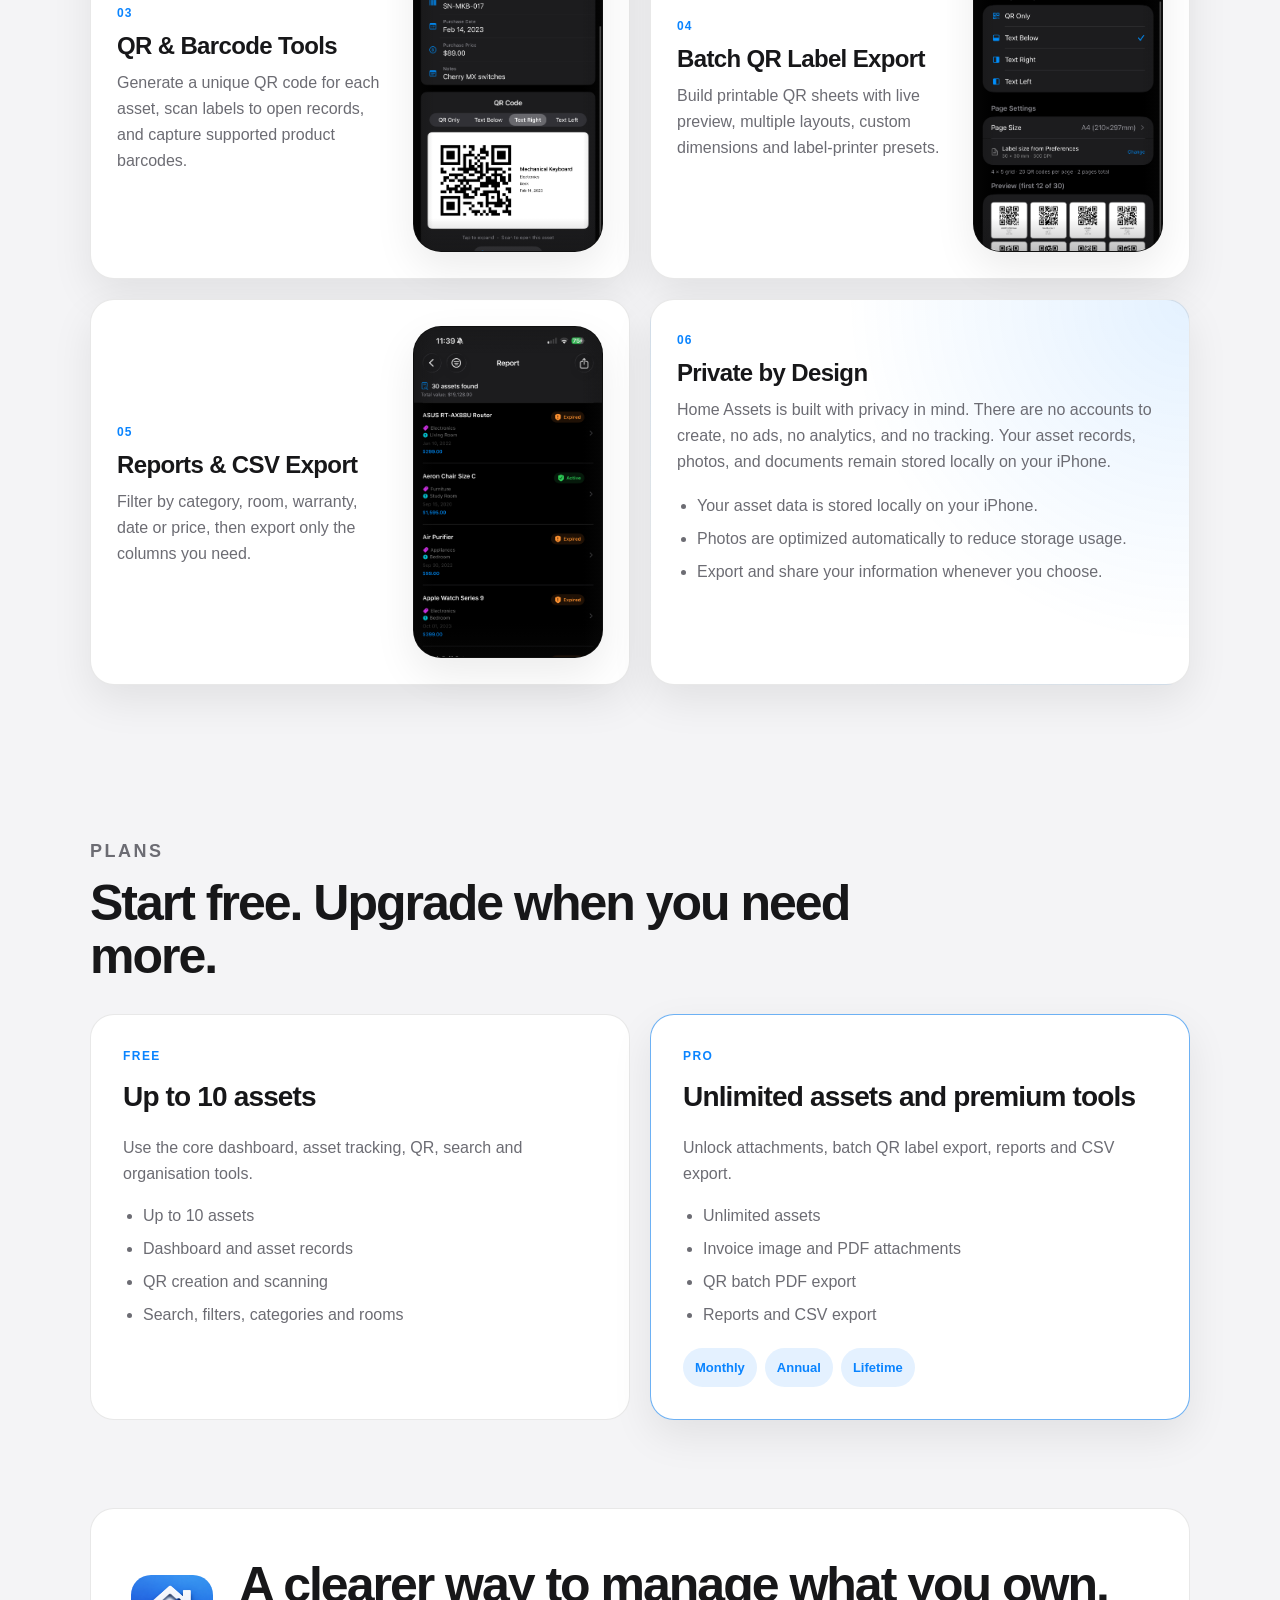
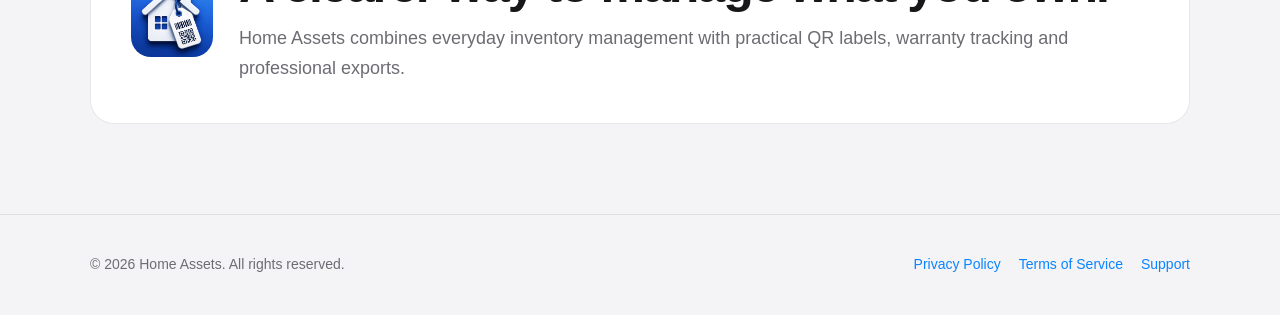
==== commit adf221c3: "Generalize annual purchase wording" ====
--- a/index.html
+++ b/index.html
@@ -178,7 +178,7 @@
           </ul>
           <div class="purchase-options">
             <span>Monthly</span>
-            <span>Annual — save 44%</span>
+            <span>Annual</span>
             <span>Lifetime</span>
           </div>
         </article>
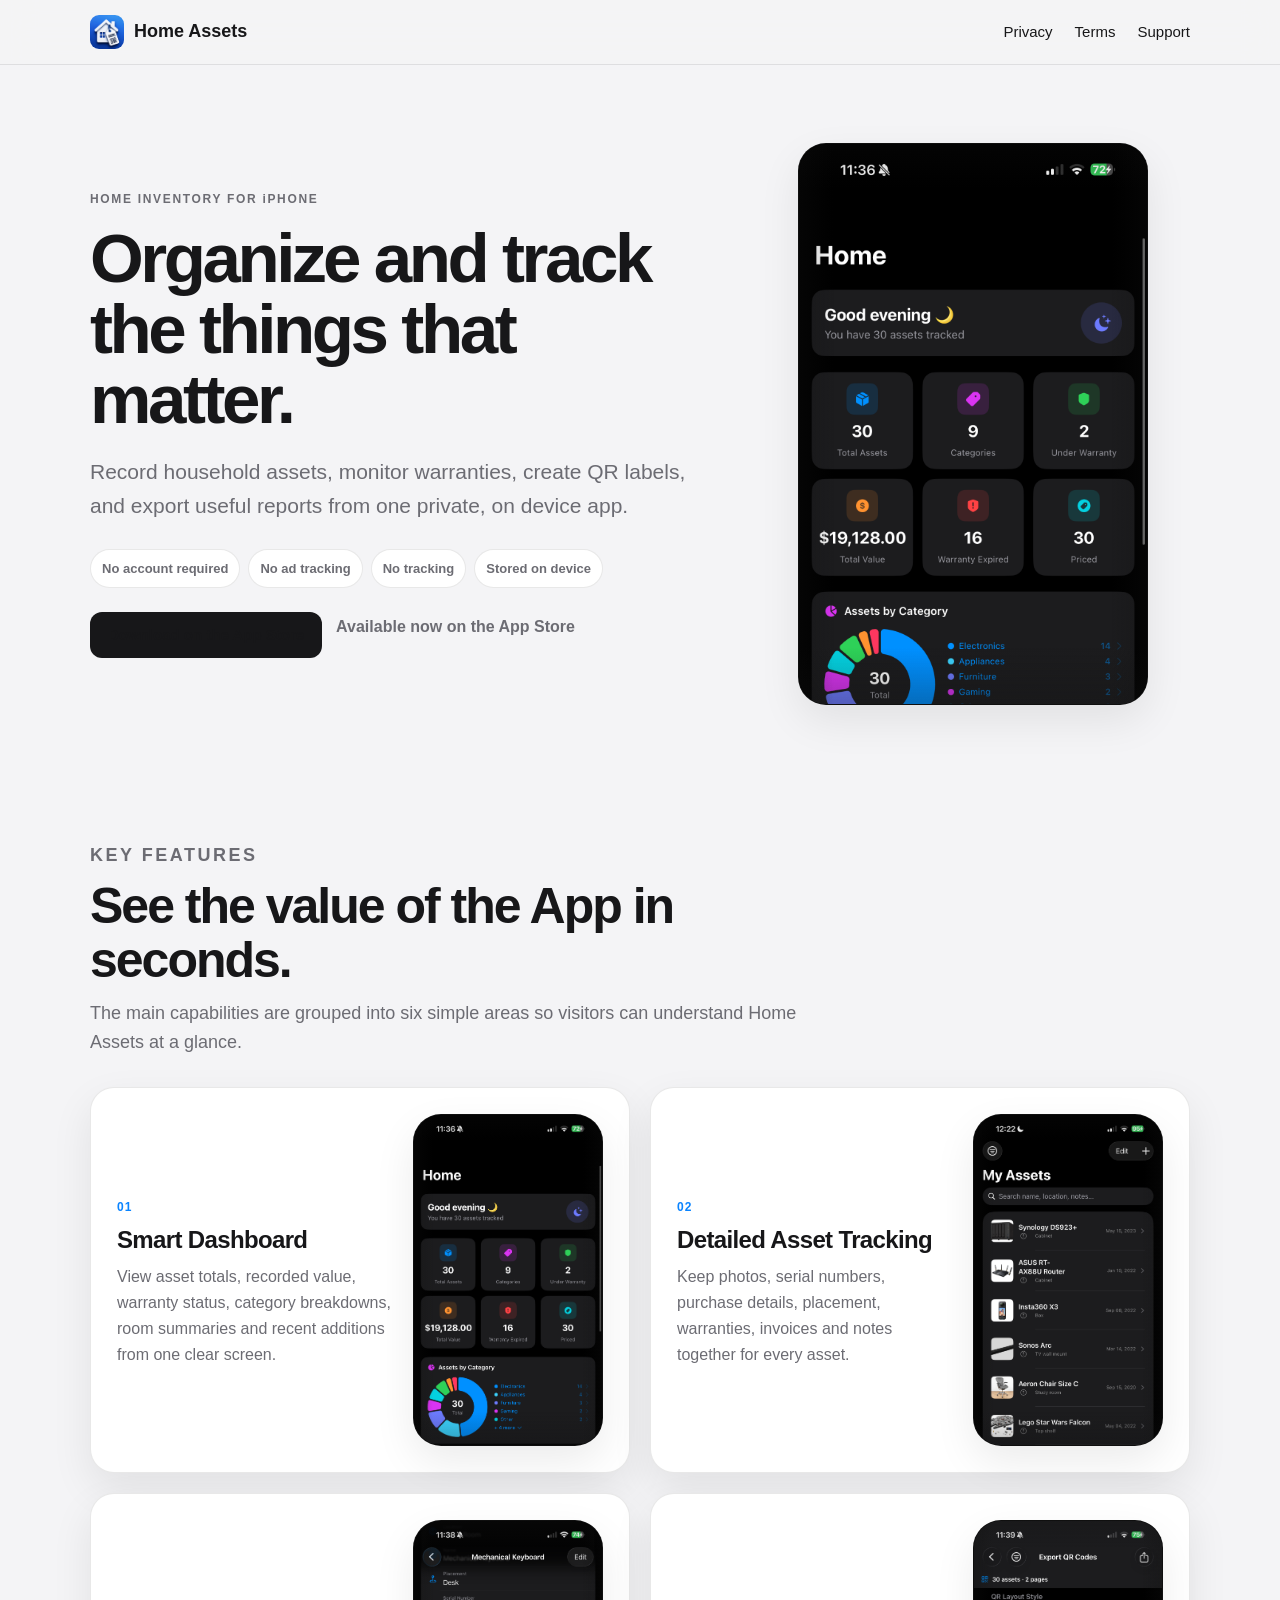
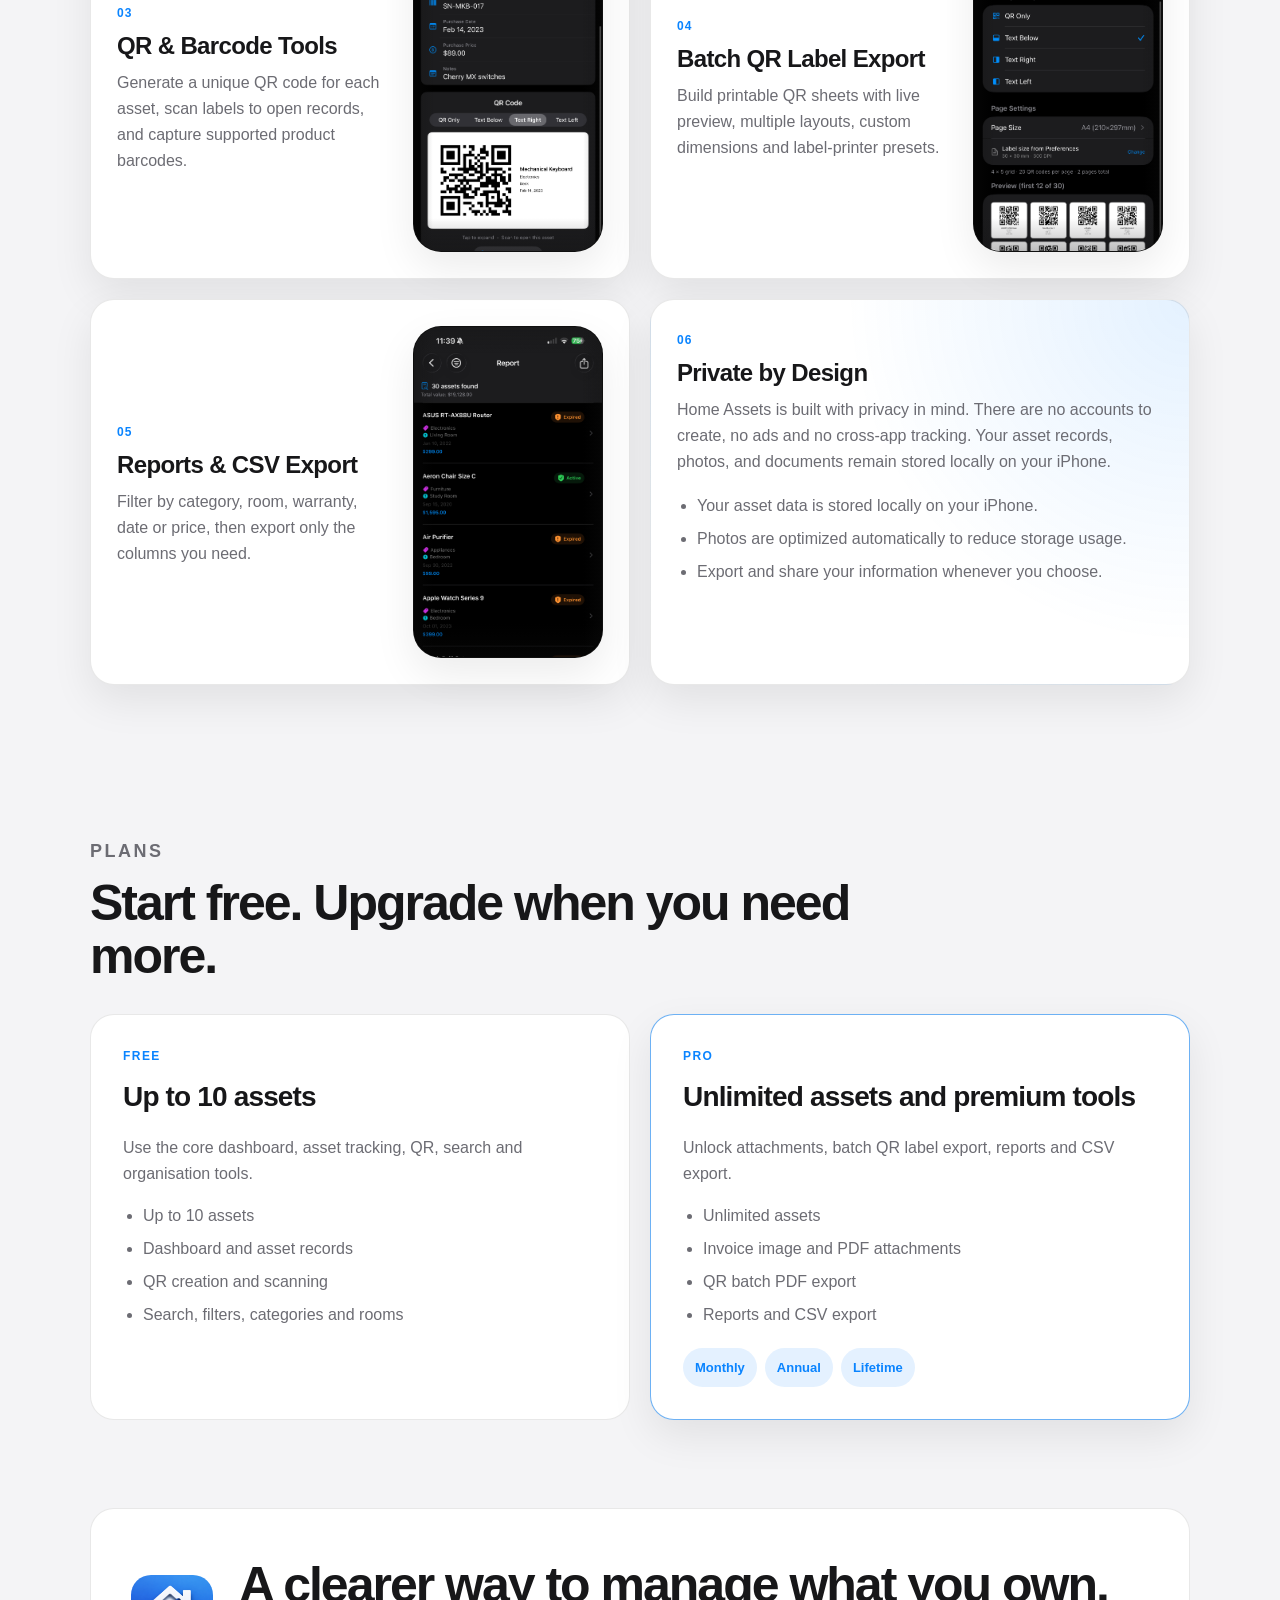
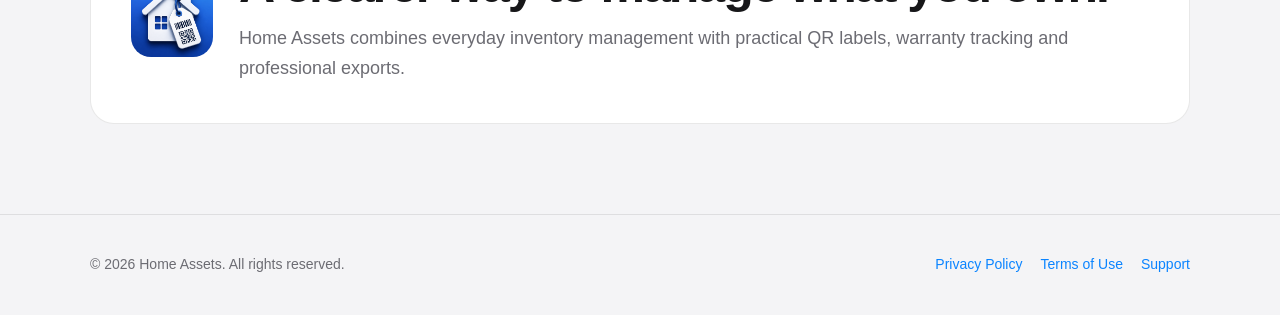
==== commit bb987de2: "Update homepage for App Store availability" ====
--- a/index.html
+++ b/index.html
@@ -3,7 +3,7 @@
 <head>
   <meta charset="UTF-8">
   <meta name="viewport" content="width=device-width, initial-scale=1.0">
-  <meta name="description" content="Home Assets is a private, on device iPhone app for tracking household assets, warranties, QR labels and reports.">
+  <meta name="description" content="Home Assets is a private, on device iPhone app for tracking household assets, warranties, QR labels and reports. Available now on the App Store.">
   <meta name="theme-color" content="#0b0b0c">
   <link rel="icon" type="image/png" href="assets/app-icon.png">
   <title>Home Assets — Home Inventory for iPhone</title>
@@ -35,11 +35,16 @@
         </p>
         <div class="trust-row">
           <span>No account required</span>
-          <span>No analytics</span>
+          <span>No ad tracking</span>
           <span>No tracking</span>
           <span>Stored on device</span>
         </div>
-        <p class="availability">Coming soon to the App Store</p>
+        <div class="store-row">
+          <a class="store-button" href="https://apps.apple.com/us/app/home-assets-manager/id6795804696" aria-label="Download Home Assets Manager on the App Store">
+            Download on the App Store
+          </a>
+          <p class="availability">Available now on the App Store</p>
+        </div>
       </div>
 
       <div class="hero-preview screenshot-shell">
@@ -134,7 +139,7 @@
             <h3>Private by Design</h3>
             <p>
               Home Assets is built with privacy in mind. There are no accounts to create,
-              no ads, no analytics, and no tracking. Your asset records, photos, and
+              no ads and no cross-app tracking. Your asset records, photos, and
               documents remain stored locally on your iPhone.
             </p>
             <ul>
@@ -202,7 +207,7 @@
       <p>© 2026 Home Assets. All rights reserved.</p>
       <div class="footer-links">
         <a href="privacy.html">Privacy Policy</a>
-        <a href="terms.html">Terms of Service</a>
+        <a href="terms.html">Terms of Use</a>
         <a href="support.html">Support</a>
       </div>
     </div>
--- a/style.css
+++ b/style.css
@@ -135,6 +135,37 @@
   font-weight: 720;
 }
 
+.store-row {
+  display: flex;
+  flex-wrap: wrap;
+  align-items: center;
+  gap: 14px;
+  margin-top: 24px;
+}
+
+.store-row .availability {
+  margin-top: 0;
+  color: var(--muted);
+}
+
+.store-button {
+  display: inline-flex;
+  align-items: center;
+  justify-content: center;
+  min-height: 46px;
+  padding: 0 18px;
+  border-radius: 12px;
+  background: var(--text);
+  color: var(--background);
+  font-size: 15px;
+  font-weight: 760;
+  text-decoration: none;
+}
+
+.store-button:hover {
+  background: var(--accent);
+}
+
 .screenshot-shell {
   position: relative;
   overflow: hidden;
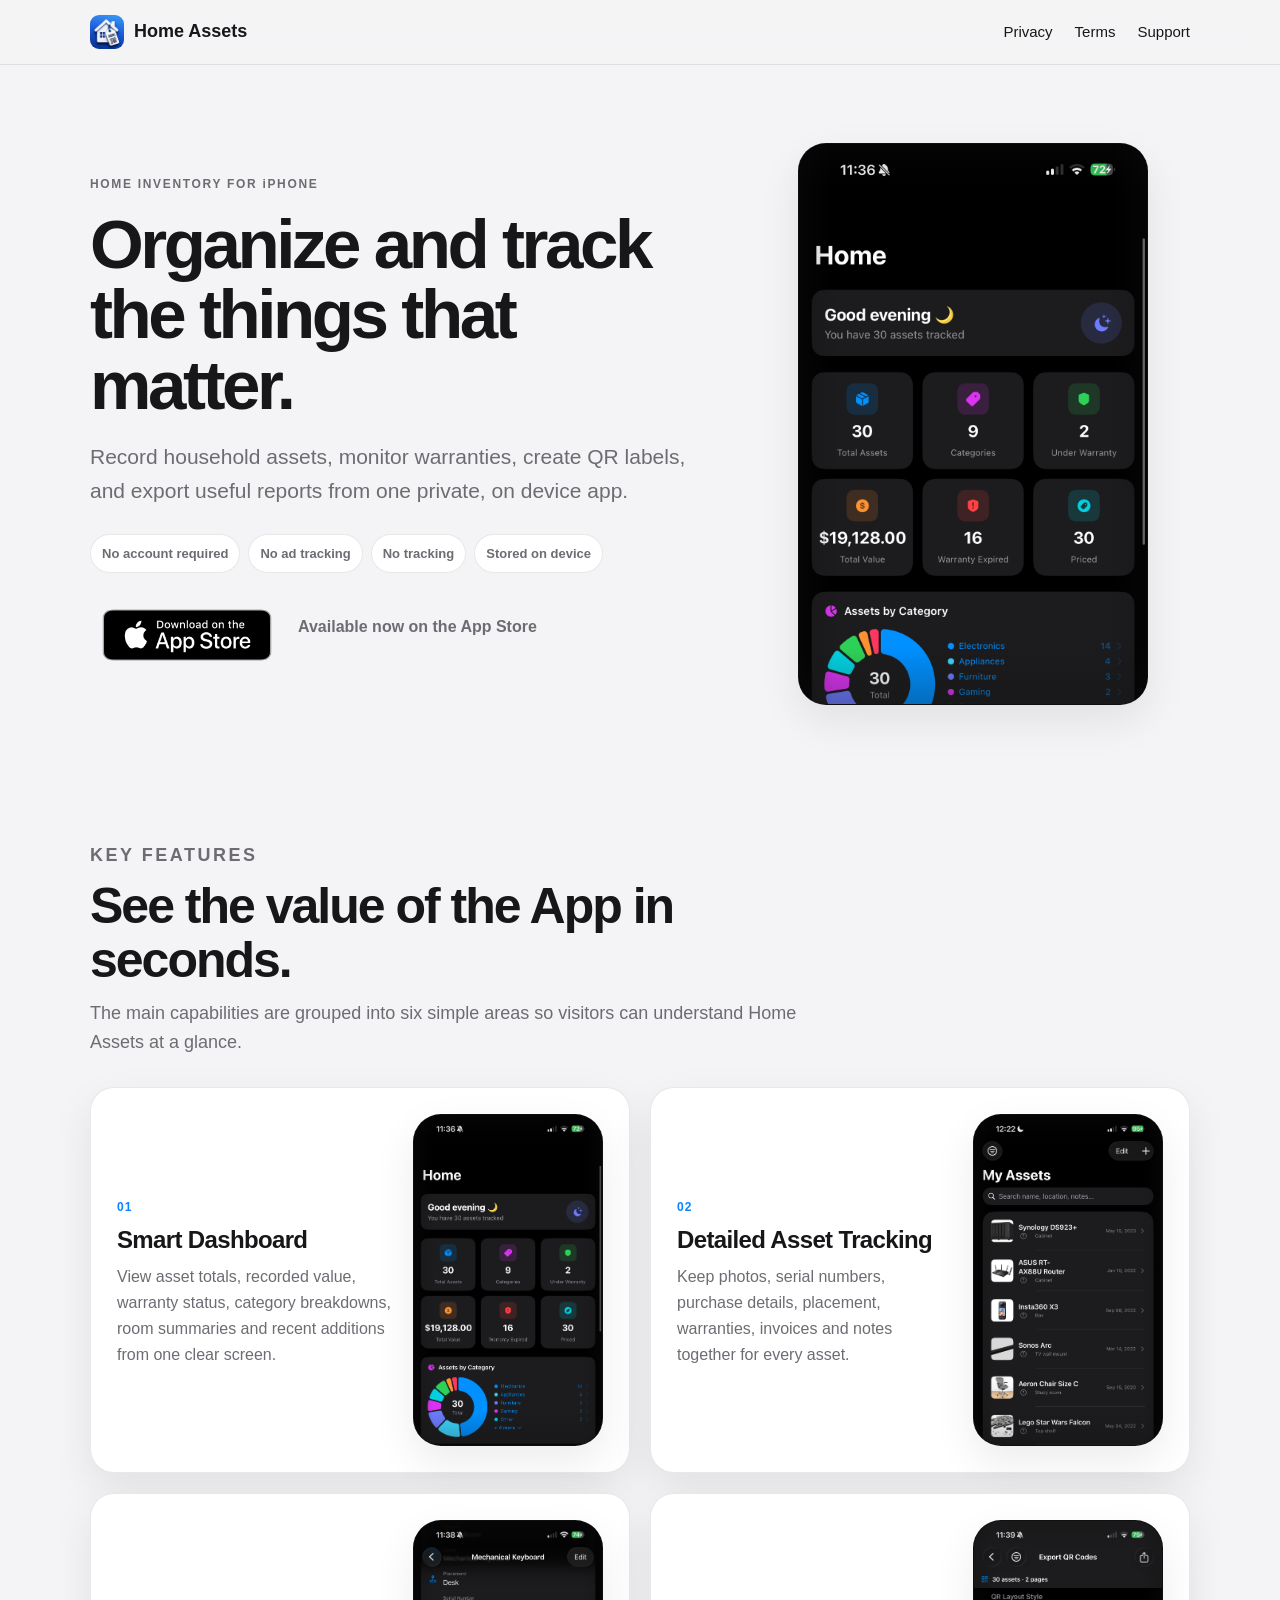
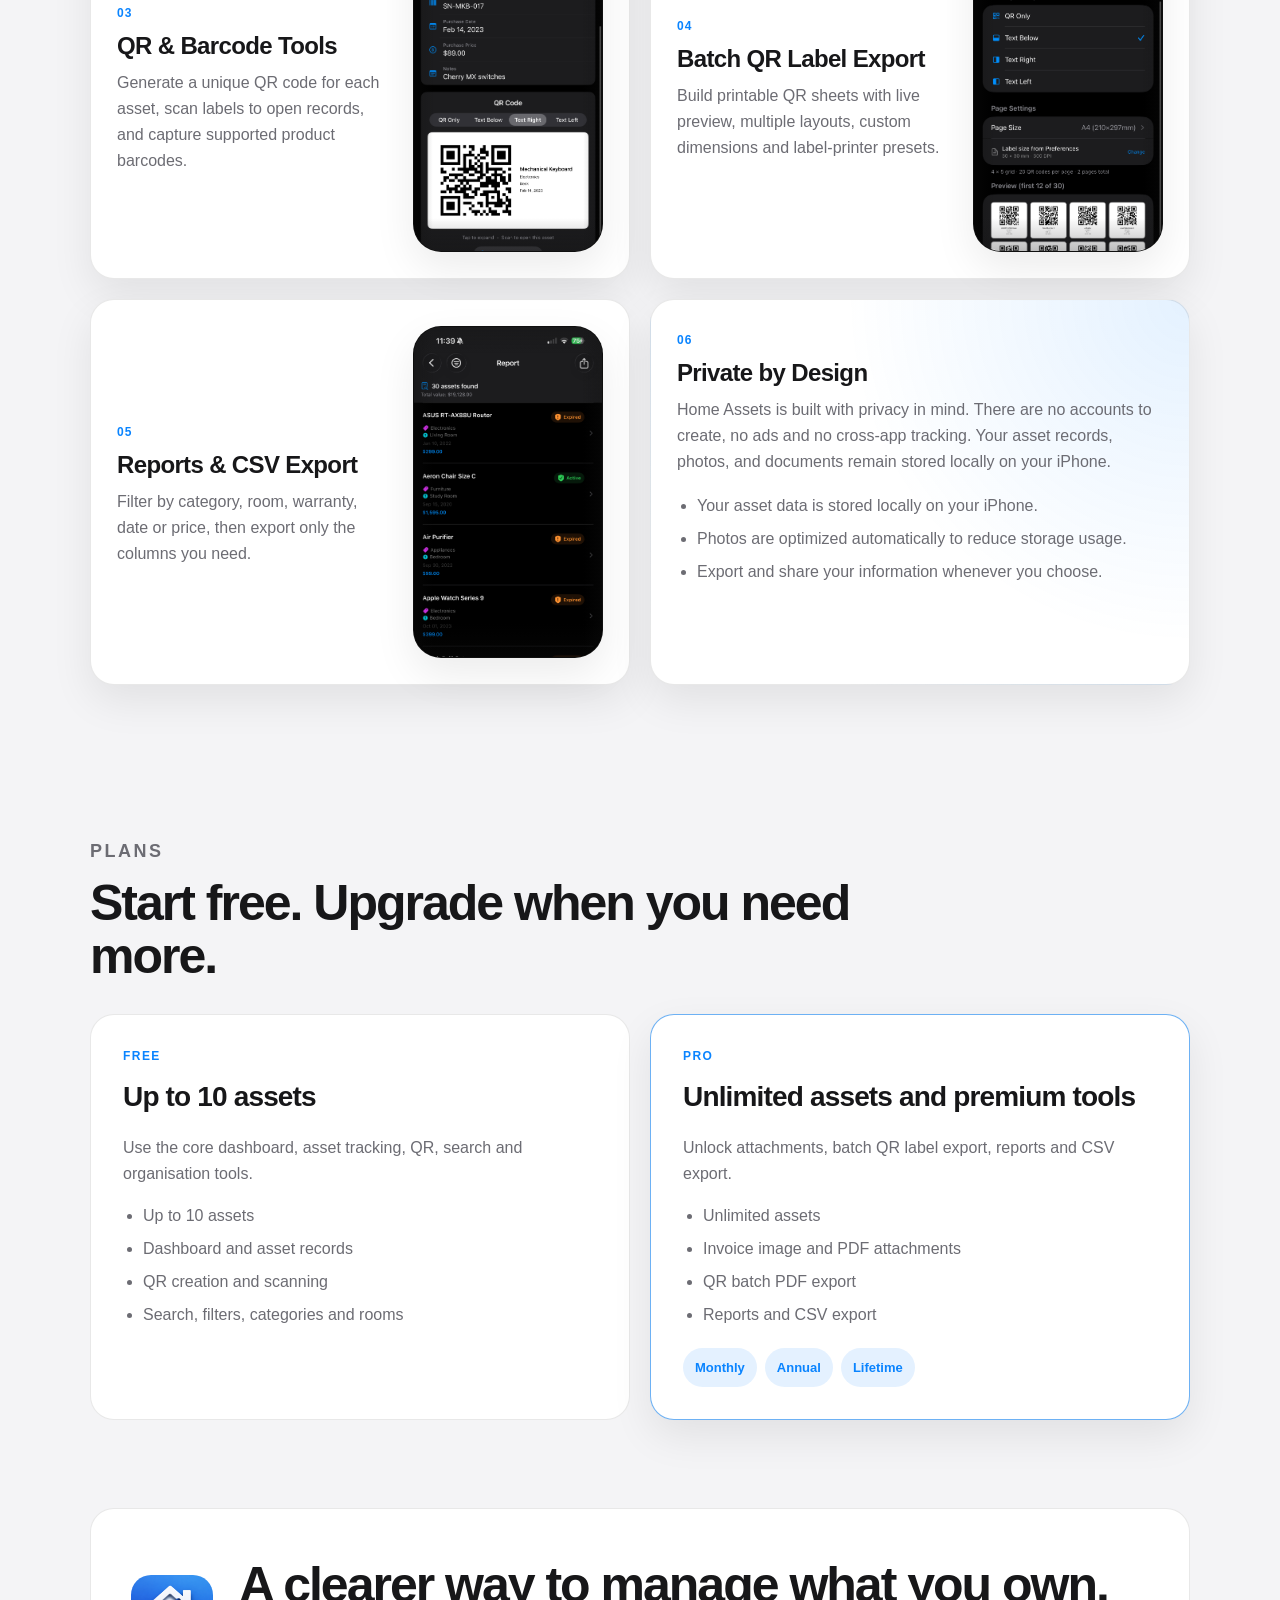
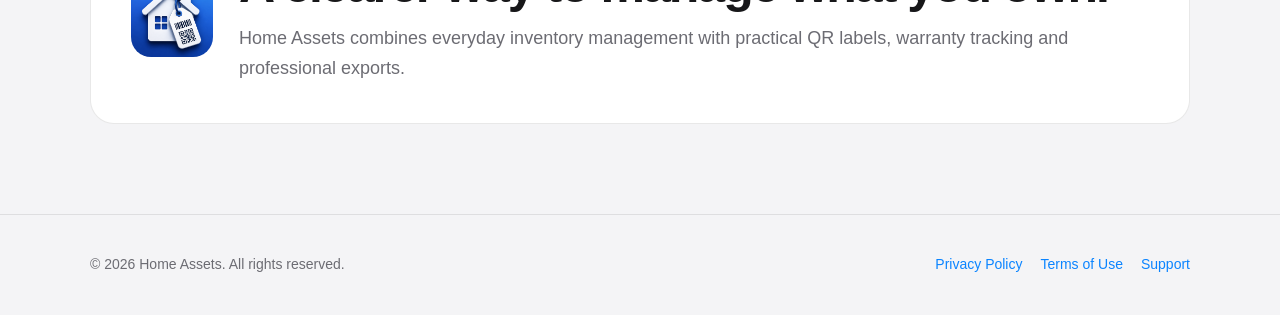
==== commit f3fd7037: "Use App Store badge on homepage" ====
--- a/index.html
+++ b/index.html
@@ -40,8 +40,8 @@
           <span>Stored on device</span>
         </div>
         <div class="store-row">
-          <a class="store-button" href="https://apps.apple.com/us/app/home-assets-manager/id6795804696" aria-label="Download Home Assets Manager on the App Store">
-            Download on the App Store
+          <a class="store-badge-link" href="https://apps.apple.com/us/app/home-assets-manager/id6795804696" aria-label="Download Home Assets Manager on the App Store">
+            <img class="store-badge" src="assets/download-on-app-store.png" alt="Download on the App Store">
           </a>
           <p class="availability">Available now on the App Store</p>
         </div>
--- a/style.css
+++ b/style.css
@@ -148,22 +148,23 @@
   color: var(--muted);
 }
 
-.store-button {
+.store-badge-link {
   display: inline-flex;
   align-items: center;
   justify-content: center;
-  min-height: 46px;
-  padding: 0 18px;
-  border-radius: 12px;
-  background: var(--text);
-  color: var(--background);
-  font-size: 15px;
-  font-weight: 760;
+  width: 194px;
+  max-width: min(100%, 194px);
   text-decoration: none;
 }
 
-.store-button:hover {
-  background: var(--accent);
+.store-badge-link:hover {
+  opacity: 0.86;
+}
+
+.store-badge {
+  display: block;
+  width: 100%;
+  height: auto;
 }
 
 .screenshot-shell {
